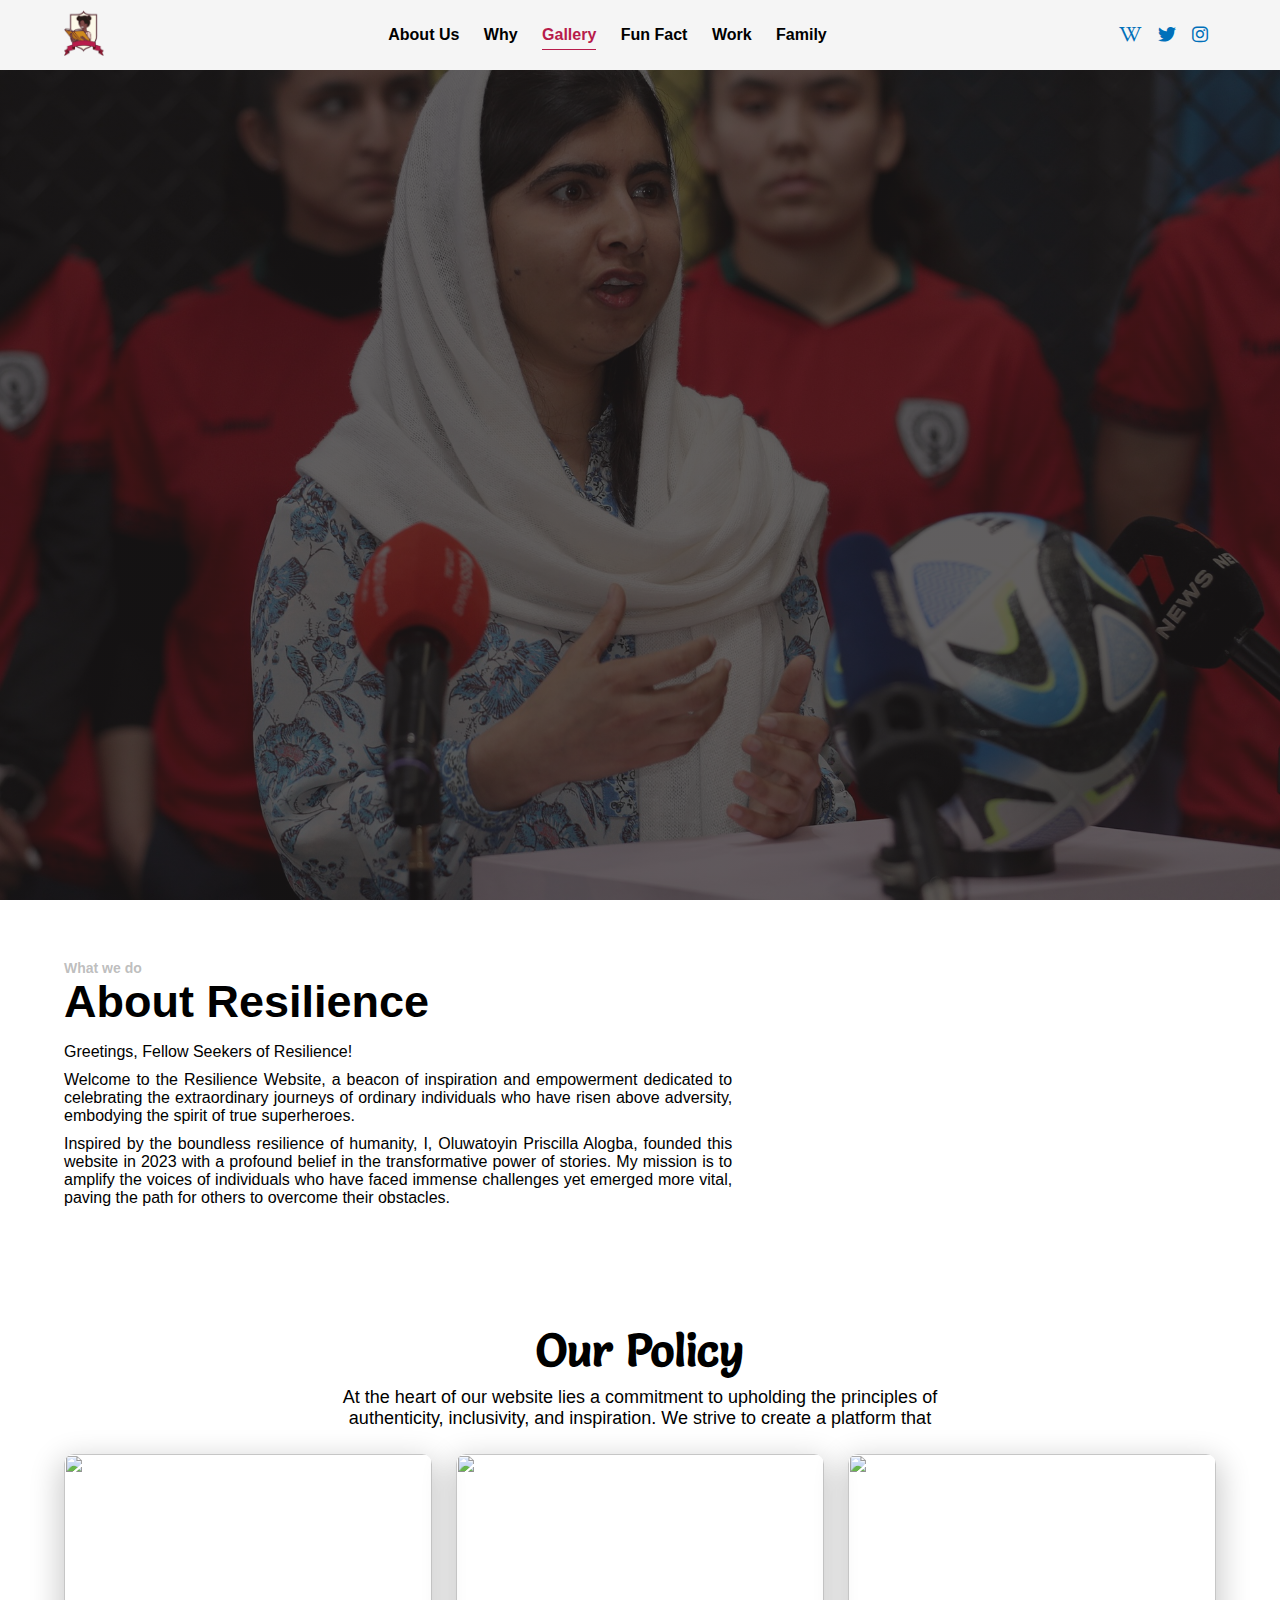
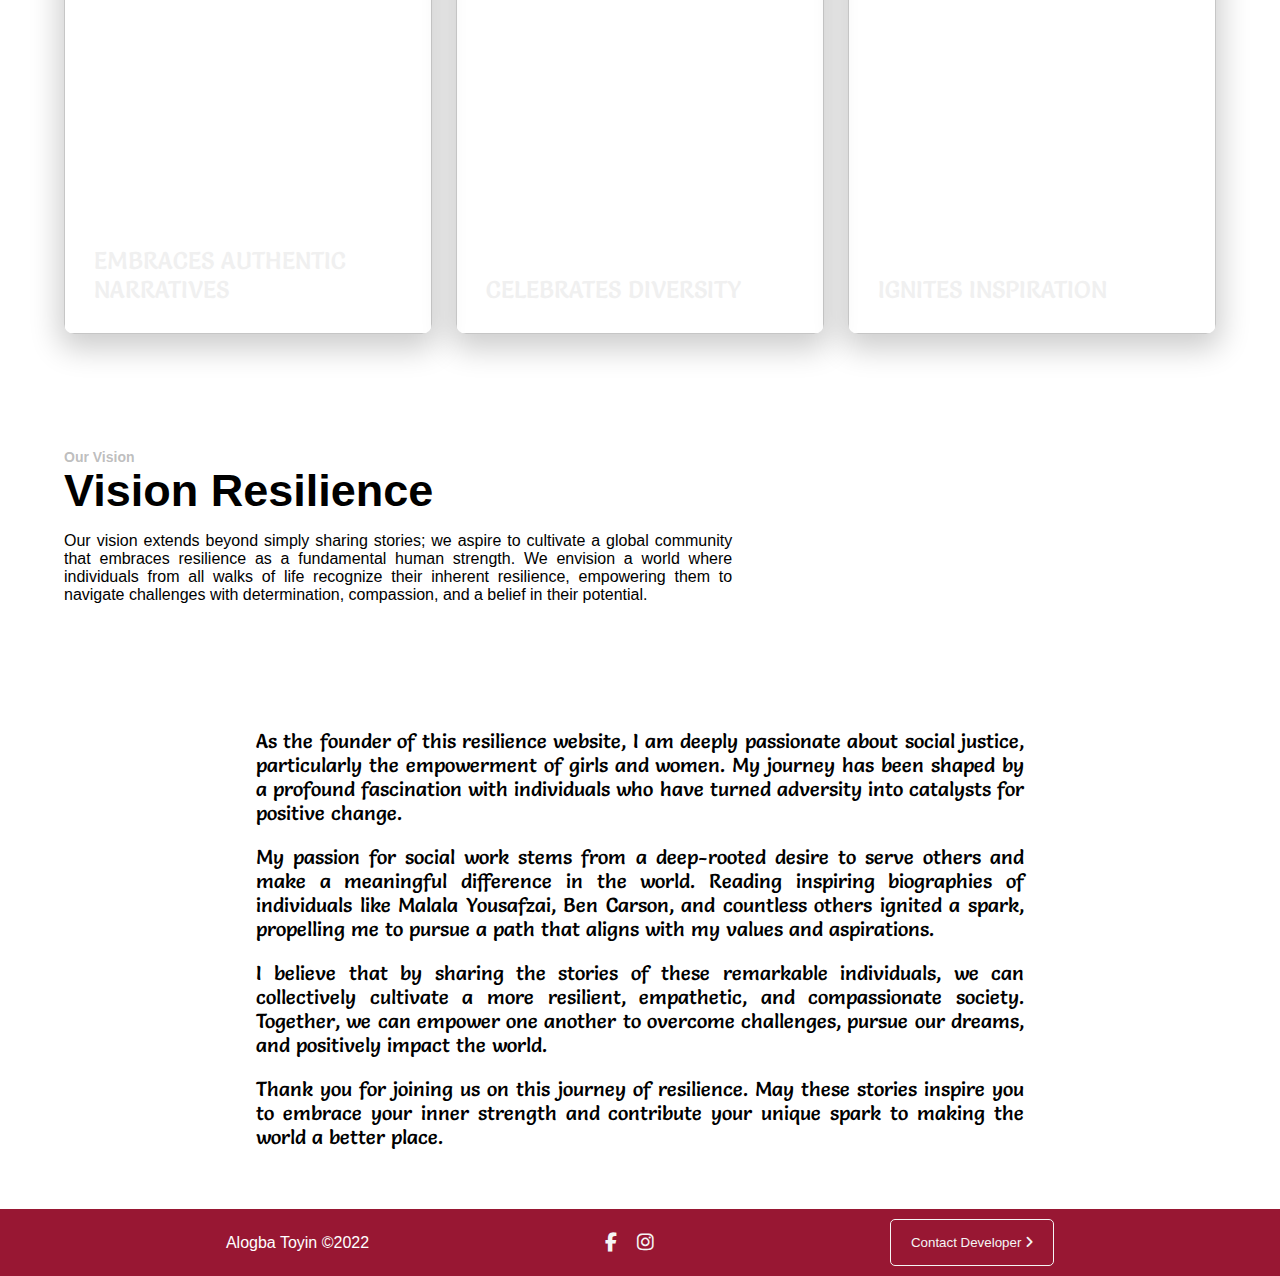
==== about.html @ 09780aa9 "Final" ====
<!DOCTYPE html>
<html lang="en">
  <head>
    <meta charset="UTF-8" />
    <meta name="viewport" content="width=device-width, initial-scale=1.0" />
    <link rel="stylesheet" href="css/style.css" />
    <link rel="stylesheet" href="css/default.css" />
    <link rel="stylesheet" href="css/about.css" />
    <link rel="stylesheet" href="css/mobile.css" />
    <link rel="stylesheet" href="assets/fontawesome/css/all.css" />
    <title>About - Resilence</title>
  </head>
  <body>
    <div class="backdrop">
      <div class="navigate_flex">
        <button class="x_btn">
          <i class="fa-solid fa-xmark x"></i>
        </button>

        <a href="about.html" class="">About Us</a>
        <a href="why.html" class="">Why</a>
        <a href="gallery.html" class="">Gallery</a>
        <a href="fun.html" class="">Fun Fact</a>
        <a href="work.html" class="">Work</a>
        <a href="family.html" class="">Family</a>
      </div>
    </div>
    <div class="body">
      <!-- Navigation Starts -->
      <nav>
        <div class="navigation">
          <div class="navigate">
            <a href="/">
              <img src="assets/imgs/logo.png" alt="logo" />
            </a>
          </div>

          <div class="navigate hide">
            <a href="about.html" class="link black">About Us</a>
            <a href="why.html" class="link black">Why</a>
            <a href="gallery.html" class="link focus">Gallery</a>
            <a href="fun.html" class="link black">Fun Fact</a>
            <a href="work.html" class="link black">Work</a>
            <a href="family.html" class="link black">Family</a>
          </div>

          <div class="navigate">
            <a href="https://en.wikipedia.org/wiki/Malala_Yousafzai">
              <i class="fa-brands fa-wikipedia-w"></i>
            </a>

            <a href="https://twitter.com/Malala">
              <i class="fa-brands fa-twitter"></i>
            </a>

            <a href="https://www.instagram.com/malala/">
              <i class="fa-brands fa-instagram"></i>
            </a>
          </div>

          <div class="navigate show">
            <button class="show_btn" onclick="Addclass()">
              <i class="fa-solid fa-bars brown"></i>
            </button>
          </div>
        </div>
      </nav>
      <!-- Navigation Ends -->

      <!-- Hero Section Starts -->
      <div class="hero">
        <div class="hero__bg">
          <!-- <picture>
            <img
              src="https://images.unsplash.com/photo-1548103960-11a28d00dd40?q=80&w=1549&auto=format&fit=crop&ixlib=rb-4.0.3&ixid=M3wxMjA3fDB8MHxwaG90by1wYWdlfHx8fGVufDB8fHx8fA%3D%3D"
            />
          </picture> -->
        </div>

        <div class="hero__cnt">
          <img src="assets/imgs/logo.png" alt="" srcset="" class="look" />
          <h1 class="salsa">resilience</h1>
        </div>
      </div>
      <!-- Hero Section Ends -->

      <div class="about">
        <div class="about-hero">
          <div class="about-content">
            <p class="small">What we do</p>
            <h4 class="title">About Resilience</h4>
            <div class="">
              <p class="host">Greetings, Fellow Seekers of Resilience!</p>

              <p class="host">
                Welcome to the Resilience Website, a beacon of inspiration and
                empowerment dedicated to celebrating the extraordinary journeys
                of ordinary individuals who have risen above adversity,
                embodying the spirit of true superheroes.
              </p>

              <p class="host">
                Inspired by the boundless resilience of humanity, I, Oluwatoyin
                Priscilla Alogba, founded this website in 2023 with a profound
                belief in the transformative power of stories. My mission is to
                amplify the voices of individuals who have faced immense
                challenges yet emerged more vital, paving the path for others to
                overcome their obstacles.
              </p>
            </div>
          </div>

          <div class="about-img">
            <img
              src="https://img.freepik.com/premium-photo/businessman-pushing-long-beam-creating-improvised-bridge-cross-abyss-obstacle-cover_892776-6761.jpg?size=626&ext=jpg&uid=R27220651&ga=GA1.1.1422683193.1704793693&semt=sph"
              alt=""
              srcset=""
            />
          </div>
        </div>
      </div>

      <div class="policy">
        <h4 class="title salsa center">Our Policy</h4>
        <p class="center">
          At the heart of our website lies a commitment to upholding the
          principles of authenticity, inclusivity, and inspiration. We strive to
          create a platform that
        </p>

        <div class="cards">
          <main>
            <div class="card">
              <img
                src="https://images.unsplash.com/photo-1656618020911-1c7a937175fd?crop=entropy&cs=tinysrgb&fm=jpg&ixid=MnwzMjM4NDZ8MHwxfHJhbmRvbXx8fHx8fHx8fDE2NTc1MzQyNTE&ixlib=rb-1.2.1&q=80"
                alt=""
              />
              <div class="card-content">
                <h2 class="salsa">Embraces authentic narratives</h2>
                <p>
                  We believe in showcasing the raw, unfiltered stories of
                  resilience, devoid of embellishment or sensationalism.
                </p>
              </div>
            </div>
          </main>

          <main>
            <div class="card">
              <img
                src="https://images.unsplash.com/photo-1656618020911-1c7a937175fd?crop=entropy&cs=tinysrgb&fm=jpg&ixid=MnwzMjM4NDZ8MHwxfHJhbmRvbXx8fHx8fHx8fDE2NTc1MzQyNTE&ixlib=rb-1.2.1&q=80"
                alt=""
              />
              <div class="card-content">
                <h2 class="salsa">Celebrates diversity</h2>
                <p>
                  We recognize that resilience takes on myriad forms, shaped by
                  diverse experiences and backgrounds. Our website aims to
                  represent the tapestry of resilience across cultures, genders,
                  and socioeconomic strata.
                </p>
              </div>
            </div>
          </main>

          <main>
            <div class="card">
              <img
                src="https://images.unsplash.com/photo-1656618020911-1c7a937175fd?crop=entropy&cs=tinysrgb&fm=jpg&ixid=MnwzMjM4NDZ8MHwxfHJhbmRvbXx8fHx8fHx8fDE2NTc1MzQyNTE&ixlib=rb-1.2.1&q=80"
                alt=""
              />
              <div class="card-content">
                <h2 class="salsa">Ignites inspiration</h2>
                <p>
                  We believe that the stories of those who have overcome
                  adversity hold immense power to inspire hope, ignite courage,
                  and foster empathy within others.
                </p>
              </div>
            </div>
          </main>
        </div>
      </div>

      <div class="about">
        <div class="about-hero">
          <div class="about-content">
            <p class="small">Our Vision</p>
            <h4 class="title">Vision Resilience</h4>
            <div class="">
              <p class="host">
                Our vision extends beyond simply sharing stories; we aspire to
                cultivate a global community that embraces resilience as a
                fundamental human strength. We envision a world where
                individuals from all walks of life recognize their inherent
                resilience, empowering them to navigate challenges with
                determination, compassion, and a belief in their potential.
              </p>
            </div>
          </div>

          <div class="about-vision">
            <img
              src="https://img.freepik.com/free-photo/woman-enjoying-tug-war_53876-30711.jpg?size=626&ext=jpg&uid=R27220651&ga=GA1.1.1422683193.1704793693&semt=sph"
              alt=""
              srcset=""
            />
          </div>
        </div>
      </div>

      <div class="why-content">
        <p class="salsa">
          As the founder of this resilience website, I am deeply passionate
          about social justice, particularly the empowerment of girls and women.
          My journey has been shaped by a profound fascination with individuals
          who have turned adversity into catalysts for positive change.
        </p>

        <p class="salsa">
          My passion for social work stems from a deep-rooted desire to serve
          others and make a meaningful difference in the world. Reading
          inspiring biographies of individuals like Malala Yousafzai, Ben
          Carson, and countless others ignited a spark, propelling me to pursue
          a path that aligns with my values and aspirations.
        </p>

        <p class="salsa">
          I believe that by sharing the stories of these remarkable individuals,
          we can collectively cultivate a more resilient, empathetic, and
          compassionate society. Together, we can empower one another to
          overcome challenges, pursue our dreams, and positively impact the
          world.
        </p>

        <p class="salsa">
          Thank you for joining us on this journey of resilience. May these
          stories inspire you to embrace your inner strength and contribute your
          unique spark to making the world a better place.
        </p>
      </div>

      <!-- Footer Section Starts -->
      <footer>
        <div class="footer-copyright">
          Alogba Toyin <span class="hide">&copy;2022</span>
        </div>

        <div class="footer-icon__holder">
          <span class="footer-icons">
            <a
              href="https://web.facebook.com/alogbat?mibextid=ZbWKwL&_rdc=1&_rdr"
              target="_blank"
            >
              <i class="fa-brands fa-facebook-f"></i>
            </a>
          </span>

          <span class="footer-icons">
            <a href="https://www.instagram.com/alogbatoyin" target="_blank">
              <i class="fa-brands fa-instagram"></i>
            </a>
          </span>
        </div>

        <div class="footer-button__holder">
          <a href="mailto:resilence@gmail.com ">
            <button>
              Contact Developer <i class="fa-solid fa-angle-right"></i>
            </button>
          </a>
        </div>
      </footer>
      <!-- Footer Section Ends -->
    </div>
    <script src="js/script.js"></script>
  </body>
</html>
---- css/style.css ----
* {
  padding: 0;
  margin: 0;
  box-sizing: border-box;
}

html {
  scroll-behavior: smooth;
}

body {
  font-family: "Segoe UI", Tahoma, Geneva, Verdana, sans-serif;
}

/* HOME STYLING */
/* ============ */
/* ============ */
/* ============ */

.backdrop {
  background: rgba(0, 0, 0, 0.767);
  width: 100%;
  height: 100%;
  z-index: 100;
  position: fixed;
  /* display: flex; */
  align-items: center;
  justify-content: center;
  top: 0;
  left: 0;
  display: none;
}

.x_btn {
  border-radius: 50%;
  cursor: pointer;
}

.x {
  padding: 10px;
}

.backdrop .navigate_flex {
  display: flex;
  /* padding-top: 100px; */
  flex-direction: column;
  align-items: center;
  justify-content: center;
}

.backdrop .navigate_flex a {
  font-size: 25px;
  color: white;
  text-decoration: none;
  padding: 20px 0px;
}

/* Navigation Starts */
nav {
  background: whitesmoke;
  color: black;
  position: fixed;
  width: 100%;
  padding: 10px 0px;
  z-index: 100;
}

.show_btn {
  padding: 7px;
  cursor: pointer;
  border: 1px solid #981733;
  border-radius: 3px;
}

.navigation {
  width: 90%;
  margin: 0 auto;
  display: flex;
  align-items: center;
  justify-content: space-between;
}

.navigation .navigate img {
  width: 40px;
}

.link_holder {
  /* display: none; */
  width: 100%;
  height: 250px;
  position: fixed;
  /* background: var(--main-color); */
  right: 0;
  top: 75px;
  /* padding-left: 15px; */
}

.navigation .navigate .link {
  text-decoration: none;
  font-weight: 600;
  margin: 0px 10px;
  padding: 6px 0px;
  font-family: "Lucida Sans", "Lucida Sans Regular", "Lucida Grande",
    "Lucida Sans Unicode", Geneva, Verdana, sans-serif;
  transition: all 0.5s ease;
}

.navigation .navigate .link:hover {
  color: #b81c4b;
  border-bottom: 1px solid #b81c4b;
}

.navigation .navigate:nth-child(3) {
  display: flex;
  align-items: center;
  justify-content: space-around;
}

.navigation .navigate:nth-child(3) a {
  padding: 0px 8px;
}

.navigation .navigate a i {
  font-size: 18px;
  color: #0070ba;
  transition: all 0.2s ease;
}

.navigation .navigate a i:hover {
  color: #b81c4b;
}
/* Navigation Ends */

/* Hero Starts */
.hero {
  height: 100vh;
  padding-top: 100px;
  background: var(--gradient), url("../assets/imgs/model.jpg");
  background-attachment: fixed;
  display: flex;
  align-items: center;
  background-size: cover;
}

.hero .back {
  width: 40%;
  margin: auto 20px auto auto;
}

.hero .back .text {
  color: whitesmoke;
  font-size: 50px;
  font-family: system-ui, -apple-system, BlinkMacSystemFont, "Segoe UI", Roboto,
    Oxygen, Ubuntu, Cantarell, "Open Sans", "Helvetica Neue", sans-serif;
  font-weight: 100;
  letter-spacing: -3px;
}

.hero .back .text .hero-text {
  /* font-size: calc(1.8rem + 4vmin); */
  font-weight: 600;
  font-size: 70px;
  color: var(--main-color);
  font-family: serif;
  font-style: italic;
  line-height: 1.2;
}
/* Hero Ends */

/* Blog Starts */
.history {
  padding: 50px 0px;
  width: 90%;
  margin: 0 auto;
  display: flex;
  flex-wrap: wrap;
  justify-content: space-between;
}

.history .content h1 {
  font-family: Arial, Helvetica, sans-serif;
}

.history .content {
  width: 55%;
}

.history .content p {
  text-align: justify;
  padding: 5px 0px;
  font-size: 18px;
}

.history .image {
  width: 40%;
}

.history .image img {
  width: 100%;
}

.vlog {
  background: var(--gradient-gray), url("../assets/imgs/blog.jpg");
  background-size: cover;
  color: white;
  padding: 50px 0px;
  background-attachment: fixed;
}

.final {
  width: 90%;
  margin: 0 auto;
  display: flex;
  flex-wrap: wrap;
  justify-content: space-between;
}

.final-flex {
  width: 48%;
}

.final p {
  text-align: justify;
  font-size: 18px;
  padding: 5px 0px;
}
/* Blog Ends */

/* Footer section starts here */

footer {
  background: #981733;
  display: flex;
  color: white;
  justify-content: space-evenly;
  padding: 10px 0;
  align-items: center;
}

.footer-copyright {
  align-self: center;
}

.footer-icon__holder {
  font-weight: 500;
  display: flex;
}

.footer-icons {
  color: whitesmoke;
  /* display: block; */
  padding: 0 10px;
  display: flex;
  justify-content: center;
  align-items: center;
  font-size: 19px;
  cursor: pointer;
}

.footer-icons a {
  color: whitesmoke;
  transition: all 0.2s ease;
}

.footer-icons a:hover {
  font-size: 25px;
}

.footer-button__holder button {
  padding: 15px 20px;
  background: transparent;
  border: 1px solid whitesmoke;
  border-radius: 5px;
  transition: all 0.2s ease;
  color: whitesmoke;
  cursor: pointer;
}

.footer-button__holder button:hover {
  background: whitesmoke;
  color: #b81c4b;
}

/* Footer section ends here */

/* ================= */
/* ================= */
/* HOME STYLING ENDS */

/* WHY STYLING BEGINS */
/* =================== */
/* =================== */
/* =================== */

.why-hero {
  background: var(--gradient), url("../assets/imgs/why.jpg");
}

.why-hero .why-text {
  width: 90%;
  margin: 0 auto;
}

.why-content {
  width: 60%;
  margin: 0 auto;
  padding: 50px 0px;
}

.why-content p {
  font-size: 20px;
  text-align: justify;
  padding: 10px 0px;
}

/* ================ */
/* ================ */
/* WHY STYLING ENDS */

/* GALLERY STYLING BEGINS */
/* ====================== */
/* ====================== */
/* ====================== */

.images {
  padding-bottom: 50px;
}

.gallery-hero {
  background: var(--gradient), url("../assets/imgs/gallery.jpg");
}

.gallery-hero .gallery-text {
  width: 90%;
  margin: 0 auto;
}

.container {
  display: flex;
  flex-wrap: wrap;
  width: 90%;
  margin: 0 auto;
  padding: 4% 2%;
  box-sizing: border-box;
  height: 100vh;
  padding: 50px 0px 0px 0px;
}

.box {
  flex: 1;
  overflow: hidden;
  transition: 0.5s;
  margin: 0 1%;
  box-shadow: 0 20px 30px rgba(0, 0, 0, 0.1);
  line-height: 0;
}

.box > img {
  width: 200%;
  height: calc(100% - 10vh);
  -o-object-fit: cover;
  object-fit: cover;
  transition: 0.5s;
}

.box > span {
  font-size: 1.8vh;
  display: block;
  text-align: center;
  height: 10vh;
  line-height: 2.6;
}

.box:hover {
  flex: 1 1 50%;
}

.box:hover > img {
  width: 100%;
  height: 100%;
}

/* Body & Image List Styles */

.img-list {
  list-style: none;
  width: 90%;
  padding: 3% 1%;
  margin: 0 auto;
  /* padding-bottom: 50px; */
}
.img-list li {
  border: 5px solid transparent;
  box-sizing: border-box;
  width: 33.33%;
  float: left;
  position: relative;
  cursor: pointer;
}
.img-list img {
  max-width: 100%;
  vertical-align: middle;
}

/* Image Placeholder Styles */
.img-placeholder:before,
.img-placeholder:after {
  padding-top: 33.33%;
  content: "";
  display: block;
}
.img-placeholder {
  background: #222;
  box-shadow: 0 0 0 8px #222 inset, 0 0 0 9px #333 inset;
  color: #444;
  line-height: 0;
  text-align: center;
  display: block;
}

/* The hover effect
  -------------------------------------------------------------- */
.img-list li:before {
  transition: all 0.5s ease;
  content: "";
  position: absolute;
  top: 0;
  left: 0;
  right: 0;
  bottom: 0;
  background: #333;
  transform: scale(0);
}
.img-list li:hover:before {
  opacity: 0.5;
  transform: scale(1);
}
.img-list li:after {
  transition: all 0.6s ease 0.2s;
  content: "";
  position: absolute;
  top: 8px;
  left: 8px;
  right: 8px;
  bottom: 8px;
  border: 1px solid #aaa;
  background: #000;
  opacity: 0;
  transform: scale(0);
}
.img-list li:hover:after {
  opacity: 0.35;
  transform: scale(1);
}

.red {
  width: 90%;
  padding-bottom: 50px;
  margin: 0 auto;
  height: 20vh;
}

/* ==================== */
/* ==================== */
/* GALLERY STYLING ENDS */

/* WORK STYLING BEGINS */
/* =================== */
/* =================== */
/* =================== */

.work-hero {
  background: var(--gradient), url("../assets/imgs/work.jpg");
}

.work-hero .work-text {
  width: 90%;
  margin: 0 auto;
}

/* FAMILY STYLING BEGINS */
/* =================== */
/* =================== */
/* =================== */

.family-hero {
  background: var(--gradient), url("../assets/imgs/family.jpg");
}

.family-hero .work-text {
  width: 90%;
  margin: 0 auto;
}
---- css/default.css ----
@import url("https://fonts.googleapis.com/css2?family=Lora:ital,wght@0,400;1,600&display=swap");

@font-face {
  font-family: "Salsa";
  src: url("../assets/Salsa/Salsa-Regular.ttf") format("truetype");
}

:root {
  --main-color: #b81c4b;
  --main-color-dark: #7e101;
  --white-color: #fff;
  --black-color: #000;
  --box-shadow: 10px 2px 5px rgba(0, 0, 0, 0.05);
  --gradient: linear-gradient(
    to right,
    rgba(29, 26, 27, 0.7),
    rgba(29, 26, 27, 0.7)
  );

  --gradient-gray: linear-gradient(
    to right,
    rgba(0, 0, 0, 0.664),
    rgba(0, 0, 0, 0.664)
  );
}

.flex {
  display: flex;
  align-items: center;
  justify-content: center;
}

.log {
  font-weight: 500;
  text-transform: uppercase;
}

.brown {
  color: #b81c4b;
  font-style: italic;
}

.show {
  display: none;
}

.banner {
  height: 80vh;
  padding-top: 80px;
  display: flex;
  align-items: center;
  background-size: cover;
  background-position: top;
  background-repeat: no-repeat;
}

.edge {
  font-size: 70px;
  text-transform: uppercase;
  letter-spacing: -3px;
  transition: 700ms ease;
  font-variation-settings: "wght" 311;
  margin-bottom: 0.8rem;
  color: white;
  outline: none;
  text-align: center;
}

.center {
  text-align: center;
}

.edge:hover {
  font-variation-settings: "wght" 582;
  letter-spacing: 1px;
}

.salsa {
  font-family: "Salsa";
}

.focus {
  color: #b81c4b;
  border-bottom: 1px solid #b81c4b;
}

.italic {
  font-style: italic;
}

.black {
  color: black;
}
---- css/about.css ----
/* $hero-color: #fff;
$hero-height: 100vh;
$hero-width: 100vw;
$hero-bg-mix: rgba(#29042f, 0.4); // hide with false */

.hero {
  display: grid;
  position: relative;
  grid-template-columns: 100vw;
  grid-template-rows: 100vh;
  place-items: center;
  overflow: hidden;
  animation: clip-hero-anim 1.25s cubic-bezier(0.29, 0.8, 0.8, 0.98);
  will-change: clip-path;

  .hero__bg,
  .hero__cnt {
    align-self: center;
    grid-column: 1 / 2;
    grid-row: 1 / 2;
  }

  .look {
    width: 300px;
  }

  .hero__bg {
    display: grid;
    position: relative;
    z-index: 0;
    grid-template-columns: 1fr;
    grid-template-rows: 1fr;
    place-items: center;
    animation: fade-in 0.75s linear;
    will-change: opacity;

    @if (rgba(#29042f, 0.4)) {
      .hero::before {
        content: "";
        display: block;
        position: absolute;
        z-index: 5;
        top: -10%;
        right: -10%;
        bottom: -10%;
        left: -10%;
        background: $hero-bg-mix;
        background-blend-mode: screen;
      }
    }

    .hero picture {
      display: flex;
      height: 100vh;
      width: 100vw;
      animation: scaling-hero-anim 4s 0.25s cubic-bezier(0, 0.71, 0.4, 0.97)
        forwards;
      will-change: transform;
    }

    .hero img {
      display: block;
      object-fit: cover;
      object-position: 77% 50%;
      height: auto;
      width: 100%;
    }
  }

  .hero__cnt {
    display: grid;
    position: relative;
    place-items: center;
    z-index: 10;
    color: #fff;
    font-size: 4.5vw;
    text-transform: uppercase;
    opacity: 0;
    animation: fade-in 0.75s 1.5s linear forwards;

    .hero svg {
      height: 12vw;
      .hero path {
        fill: #fff;
      }
    }

    .hero h1 {
      margin-bottom: 0;
    }
  }
}

@keyframes fade-in {
  from {
    opacity: 0;
  }
  to {
    opacity: 1;
  }
}
@keyframes scaling-hero-anim {
  from {
    transform: scale(1.25);
  }
  to {
    transform: scale(1.1);
  }
}
@keyframes clip-hero-anim {
  from {
    clip-path: polygon(50% 50%, 50% 50%, 50% 50%, 50% 50%);
  }
  to {
    clip-path: polygon(0 0, 100% 0, 100% 100%, 0% 100%);
  }
}

.about {
  padding: 60px 0px;
  width: 90%;
  margin: 0 auto;
}

.about-hero {
  display: flex;
  justify-content: space-between;
  align-items: center;
  flex-wrap: wrap;
}

.about-hero .about-content {
  width: 58%;
}

.about-hero .about-img img {
  width: 70%;
  border-radius: 5px;
}

.about-hero .about-vision {
  width: 40%;
}

.about-hero .about-vision img {
  width: 100%;
  border-radius: 5px;
}

.small {
  font-size: 14px;
  font-weight: 700;
  color: rgba(128, 128, 128, 0.527);
}

.title {
  font-size: 45px;
  padding-bottom: 10px;
}

.host {
  padding: 5px 0px;
  text-align: justify;
}

.policy {
  width: 90%;
  padding: 50px 0px;
  margin: 0 auto;
}

.policy > p {
  font-size: 18px;
  width: 60%;
  margin: 0 auto;
}

.cards {
  display: flex;
  align-items: center;
  flex-wrap: wrap;
  justify-content: space-between;
  padding-top: 20px;
}

main {
  display: flex;
  flex-direction: column;
  justify-content: center;
  align-items: center;
  /* padding: 50px; */
  font-family: "Roboto", sans-serif;
}

.card {
  width: 23rem;
  height: 30rem;
  border-radius: 10px;
  margin: 5px 0px;
  overflow: hidden;
  cursor: pointer;
  position: relative;
  color: rgb(240, 240, 240);
  box-shadow: 0 10px 30px 5px rgba(0, 0, 0, 0.2);

  img {
    position: absolute;
    object-fit: cover;
    width: 100%;
    height: 100%;
    top: 0;
    left: 0;
    opacity: 0.9;
    transition: opacity 0.2s ease-out;
  }

  h2 {
    position: absolute;
    inset: auto auto 30px 30px;
    margin: 0;
    transition: inset 0.3s 0.3s ease-out;
    font-weight: normal;
    text-transform: uppercase;
  }

  p,
  a {
    position: absolute;
    opacity: 0;
    max-width: 80%;
    transition: opacity 0.3s ease-out;
  }

  p {
    inset: auto auto 80px 30px;
    text-align: justify;
  }

  a {
    inset: auto auto 40px 30px;
    color: inherit;
    text-decoration: none;
  }

  &:hover h2 {
    inset: auto auto 220px 30px;
    transition: inset 0.3s ease-out;
  }

  &:hover p,
  &:hover a {
    opacity: 1;
    transition: opacity 0.5s 0.1s ease-in;
  }

  &:hover img {
    transition: opacity 0.3s ease-in;
    opacity: 1;
  }
}

.material-symbols-outlined {
  vertical-align: middle;
}
---- css/mobile.css ----
@media screen and (max-width: 851px) {
  .hero {
    /* height: 40vh; */
    padding-top: 100px;
  }

  .hide {
    display: none;
  }

  .show {
    display: block;
  }

  .navigation .navigate img {
    width: 30px;
  }

  .hero .back {
    width: 90%;
  }

  .hero .back .text {
    color: whitesmoke;
    font-size: 40px;
    letter-spacing: -2px;
  }

  .hero .back .text .hero-text {
    font-size: 50px;
  }

  .history .content {
    width: 100%;
  }

  .history .image {
    width: 100%;
  }

  .final-flex {
    width: 100%;
  }

  .edge {
    font-size: 40px;
    letter-spacing: -2px;
  }

  .banner {
    height: 60vh;
    padding-top: 80px;
  }

  .why-content {
    width: 80%;
  }

  .log {
    display: none;
  }

  .about-hero .about-content {
    width: 100%;
  }

  .about-hero .about-img img {
    width: 100%;
  }

  .about-hero .about-vision {
    width: 100%;
  }

  .policy > p {
    width: 90%;
  }

  .feal {
    font-size: 20px;
  }

  footer {
    flex-direction: column;
  }

  .footer-copyright {
    padding: 5px 0px;
  }

  .footer-icon__holder {
    padding: 5px 0px;
  }

  .footer-button__holder {
    padding: 5px 0px;
  }
}

@media screen and (max-width: 601px) {
  .container {
    height: 50vh;
  }

  .box > img {
    width: 100%;
  }

  .box:hover {
    flex: 1 1 50%;
  }

  .box:hover > img {
    width: 100%;
    height: 100%;
  }

  .img-list li {
    border: 5px solid transparent;
    box-sizing: border-box;
    width: 100%;
    float: left;
    position: relative;
    cursor: pointer;
  }
}
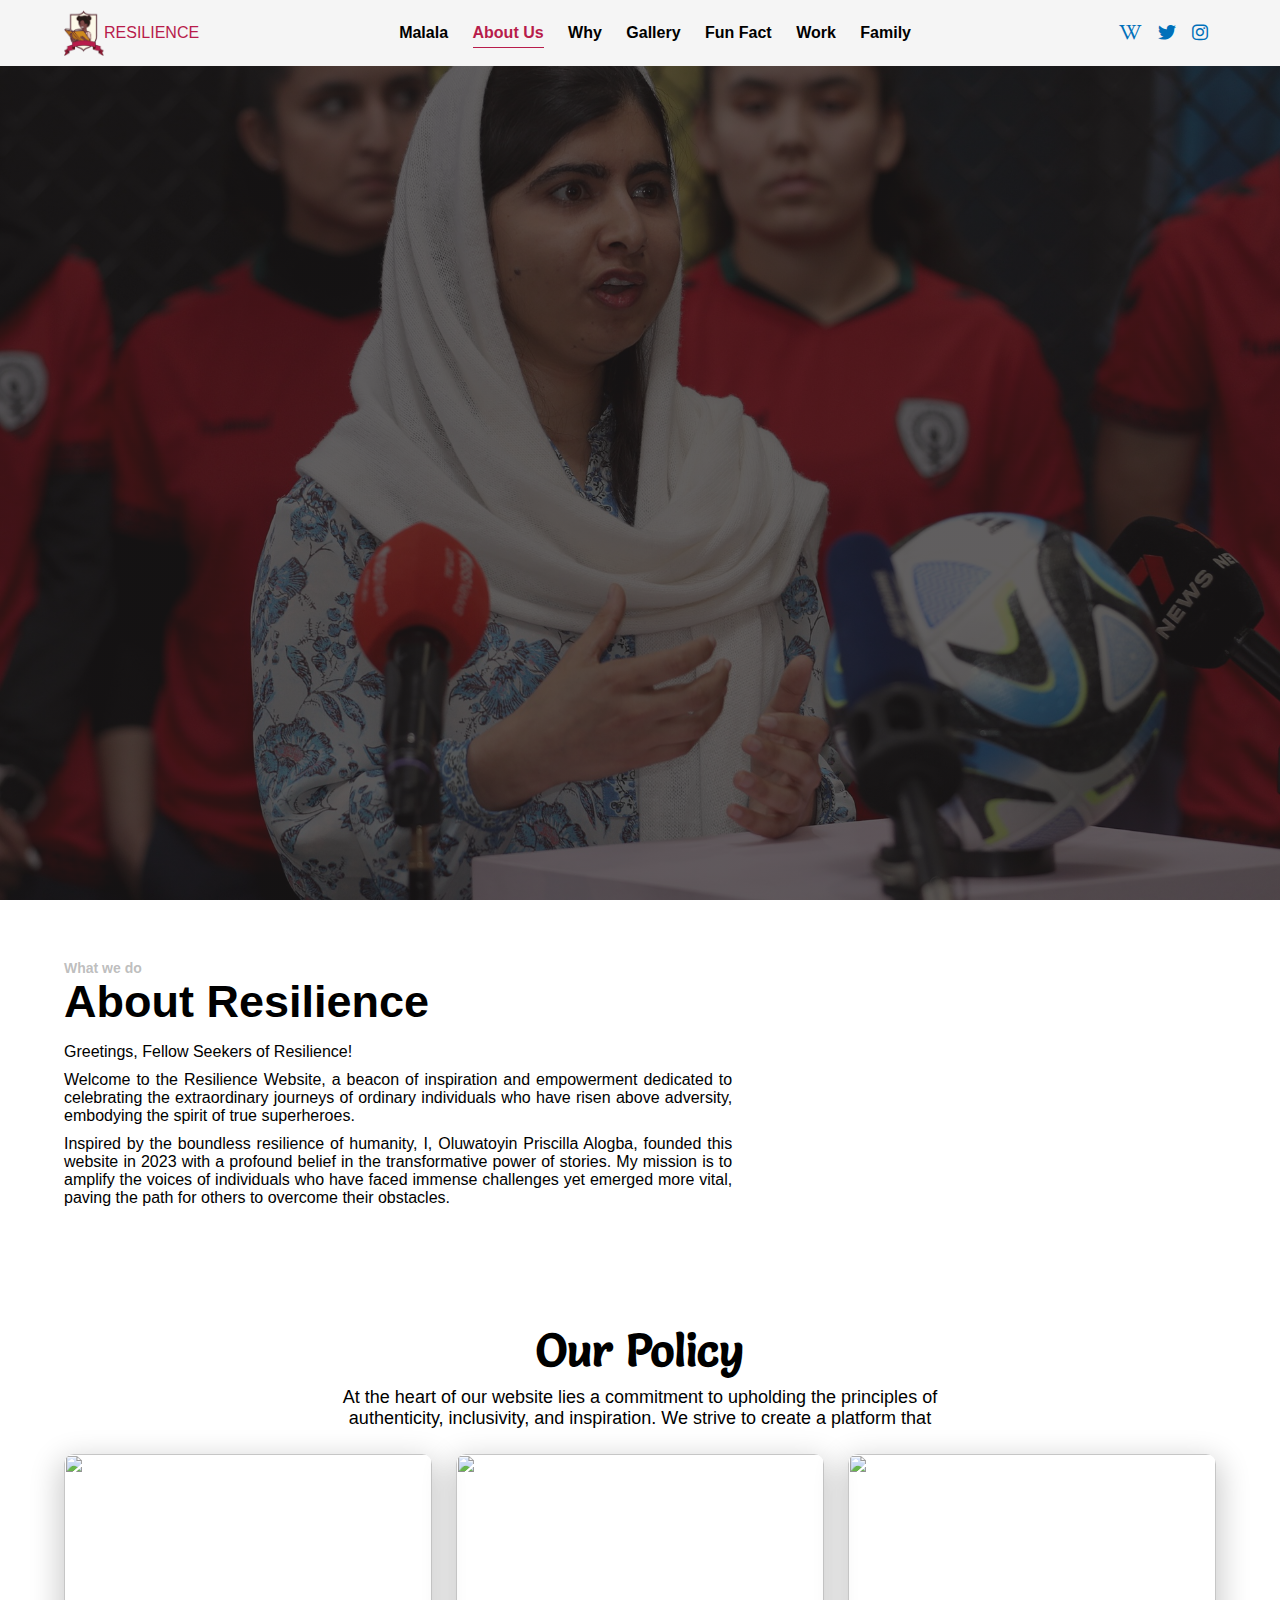
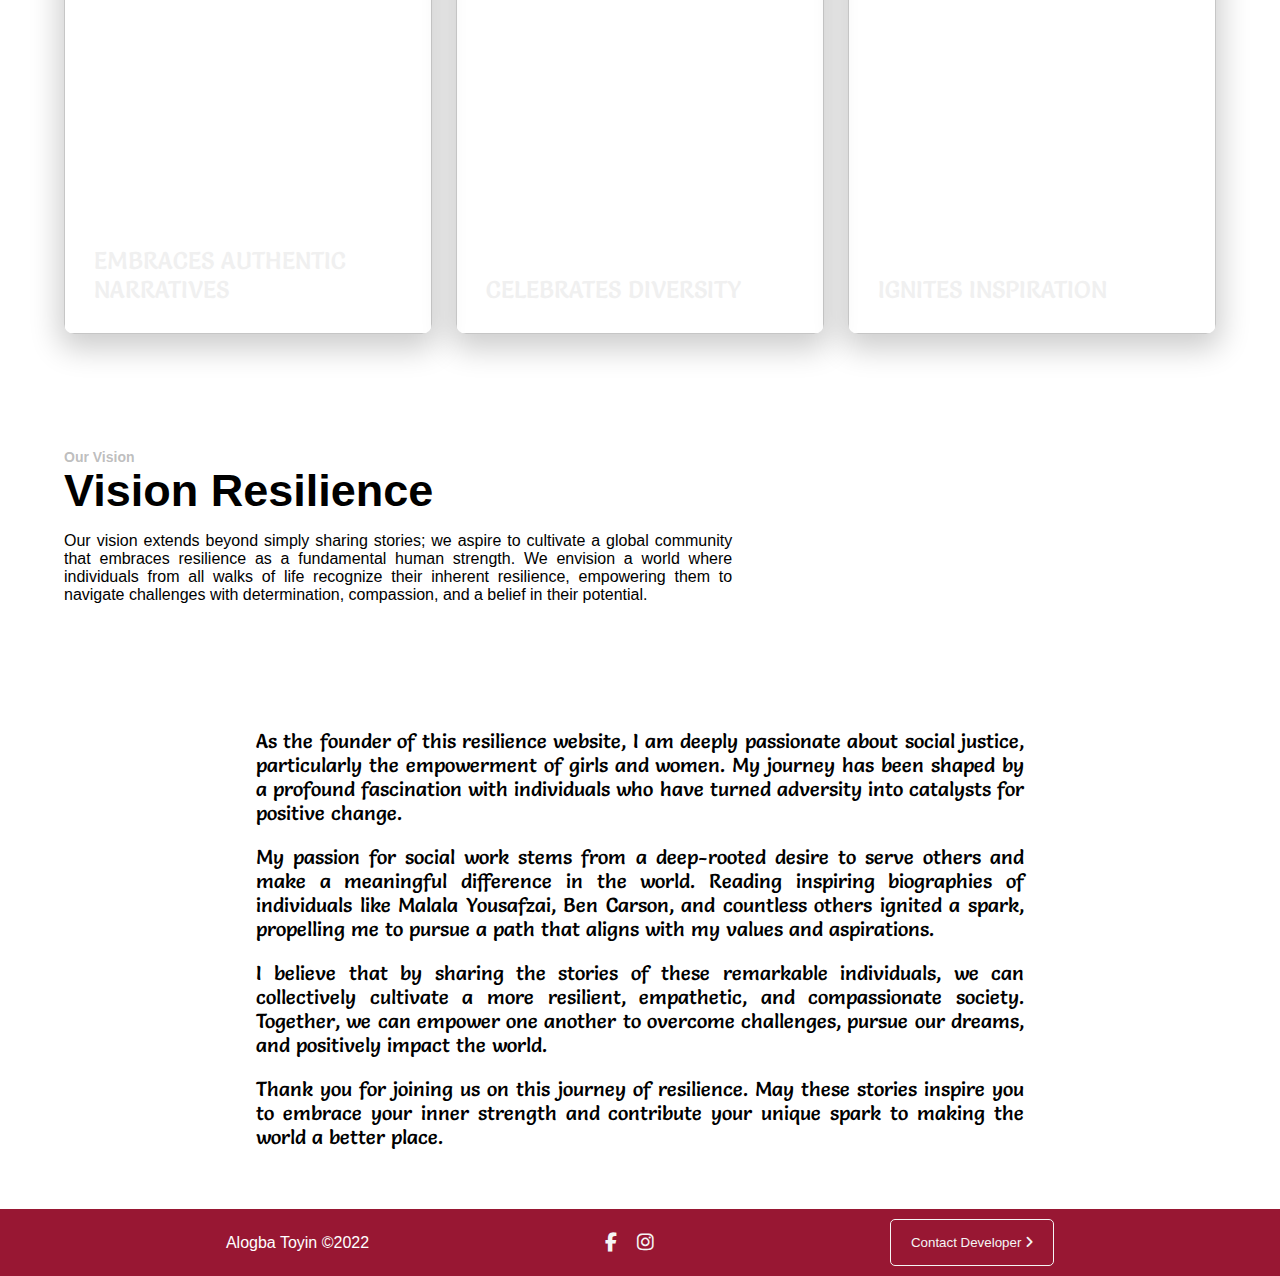
==== commit 2c44f007: "Final" ====
--- a/about.html
+++ b/about.html
@@ -29,16 +29,18 @@
       <!-- Navigation Starts -->
       <nav>
         <div class="navigation">
-          <div class="navigate">
-            <a href="/">
+          <div class="navigate flex">
+            <a href="/" class="flex log">
               <img src="assets/imgs/logo.png" alt="logo" />
+              <p class="log">Resilience</p>
             </a>
           </div>
 
           <div class="navigate hide">
-            <a href="about.html" class="link black">About Us</a>
+            <a href="malala.html" class="link black">Malala</a>
+            <a href="about.html" class="link focus">About Us</a>
             <a href="why.html" class="link black">Why</a>
-            <a href="gallery.html" class="link focus">Gallery</a>
+            <a href="gallery.html" class="link black">Gallery</a>
             <a href="fun.html" class="link black">Fun Fact</a>
             <a href="work.html" class="link black">Work</a>
             <a href="family.html" class="link black">Family</a>
--- a/css/default.css
+++ b/css/default.css
@@ -17,6 +17,12 @@
     rgba(29, 26, 27, 0.7)
   );
 
+  --gradients: linear-gradient(
+    to right,
+    rgba(29, 26, 27, 0.9),
+    rgba(29, 26, 27, 0.9)
+  );
+
   --gradient-gray: linear-gradient(
     to right,
     rgba(0, 0, 0, 0.664),
@@ -33,6 +39,8 @@
 .log {
   font-weight: 500;
   text-transform: uppercase;
+  color: #b81c4b;
+  text-decoration: none;
 }
 
 .brown {
@@ -91,5 +99,3 @@
 .black {
   color: black;
 }
-
-
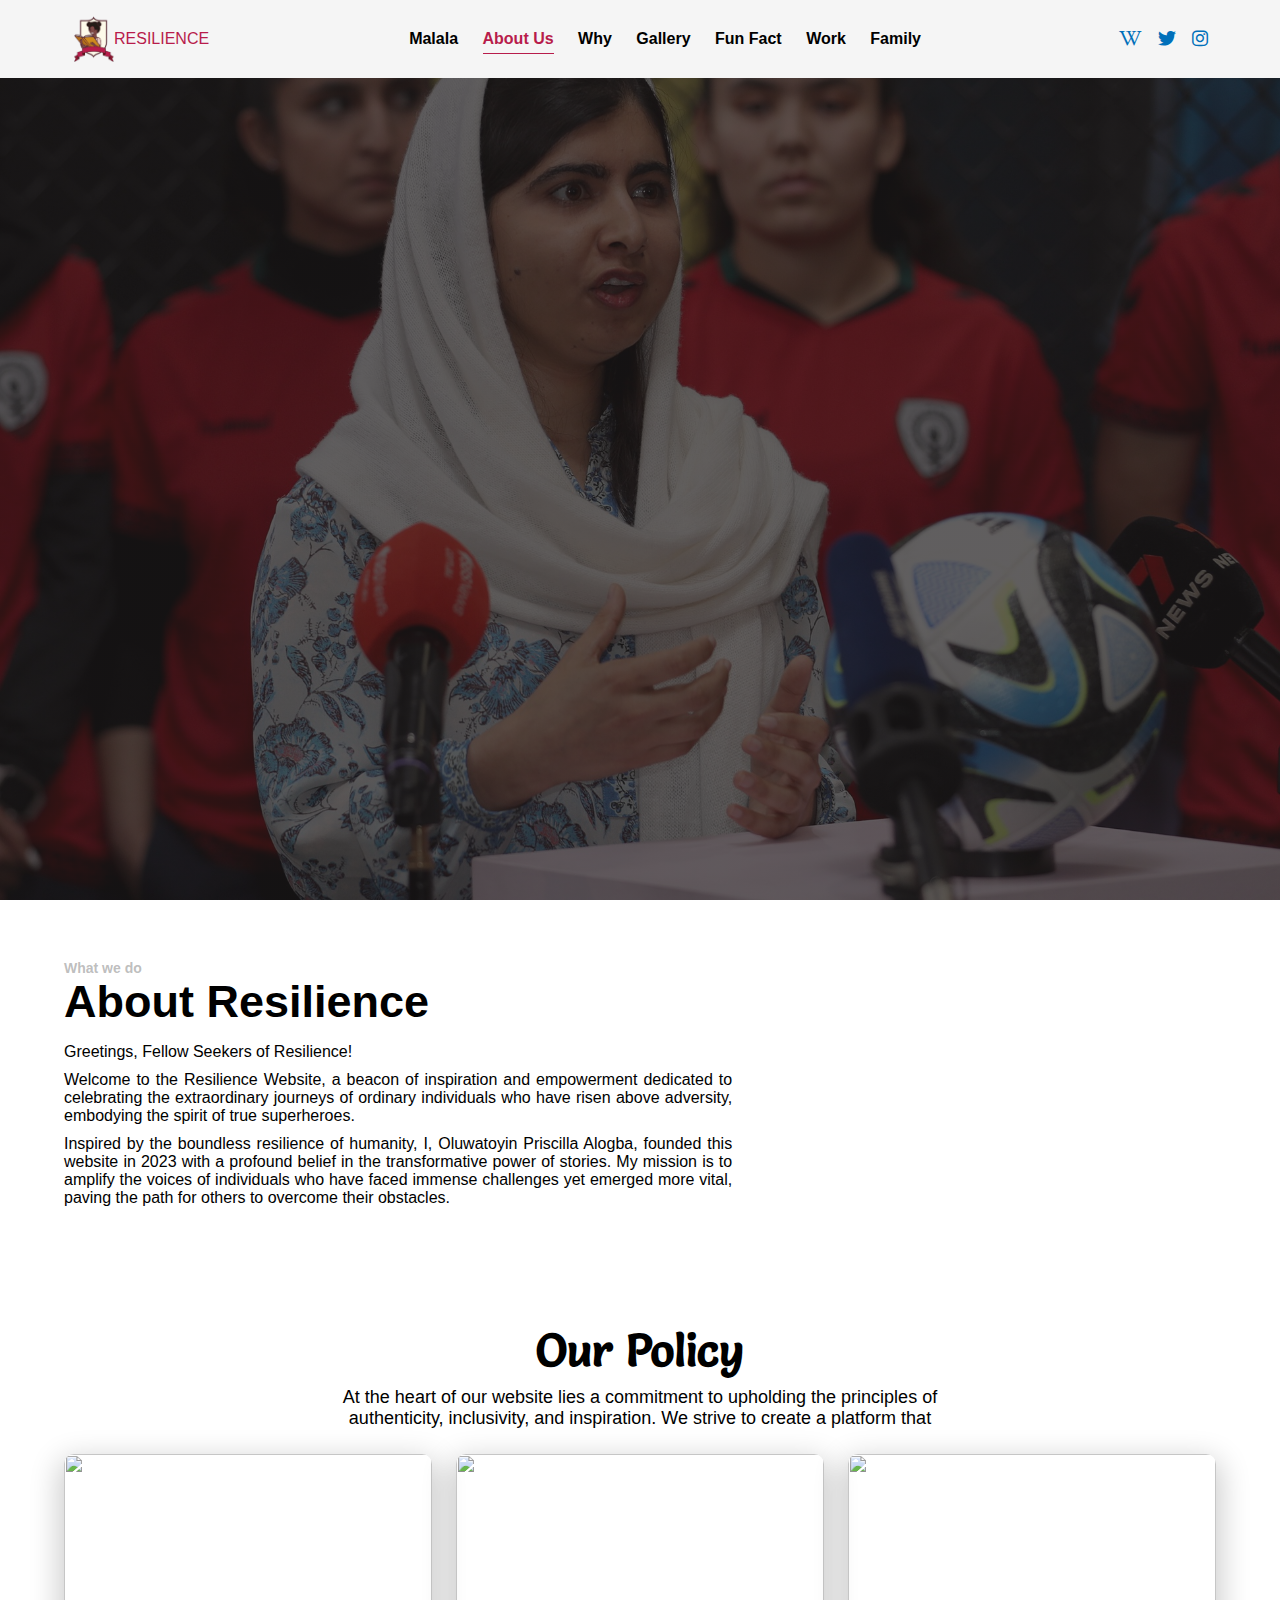
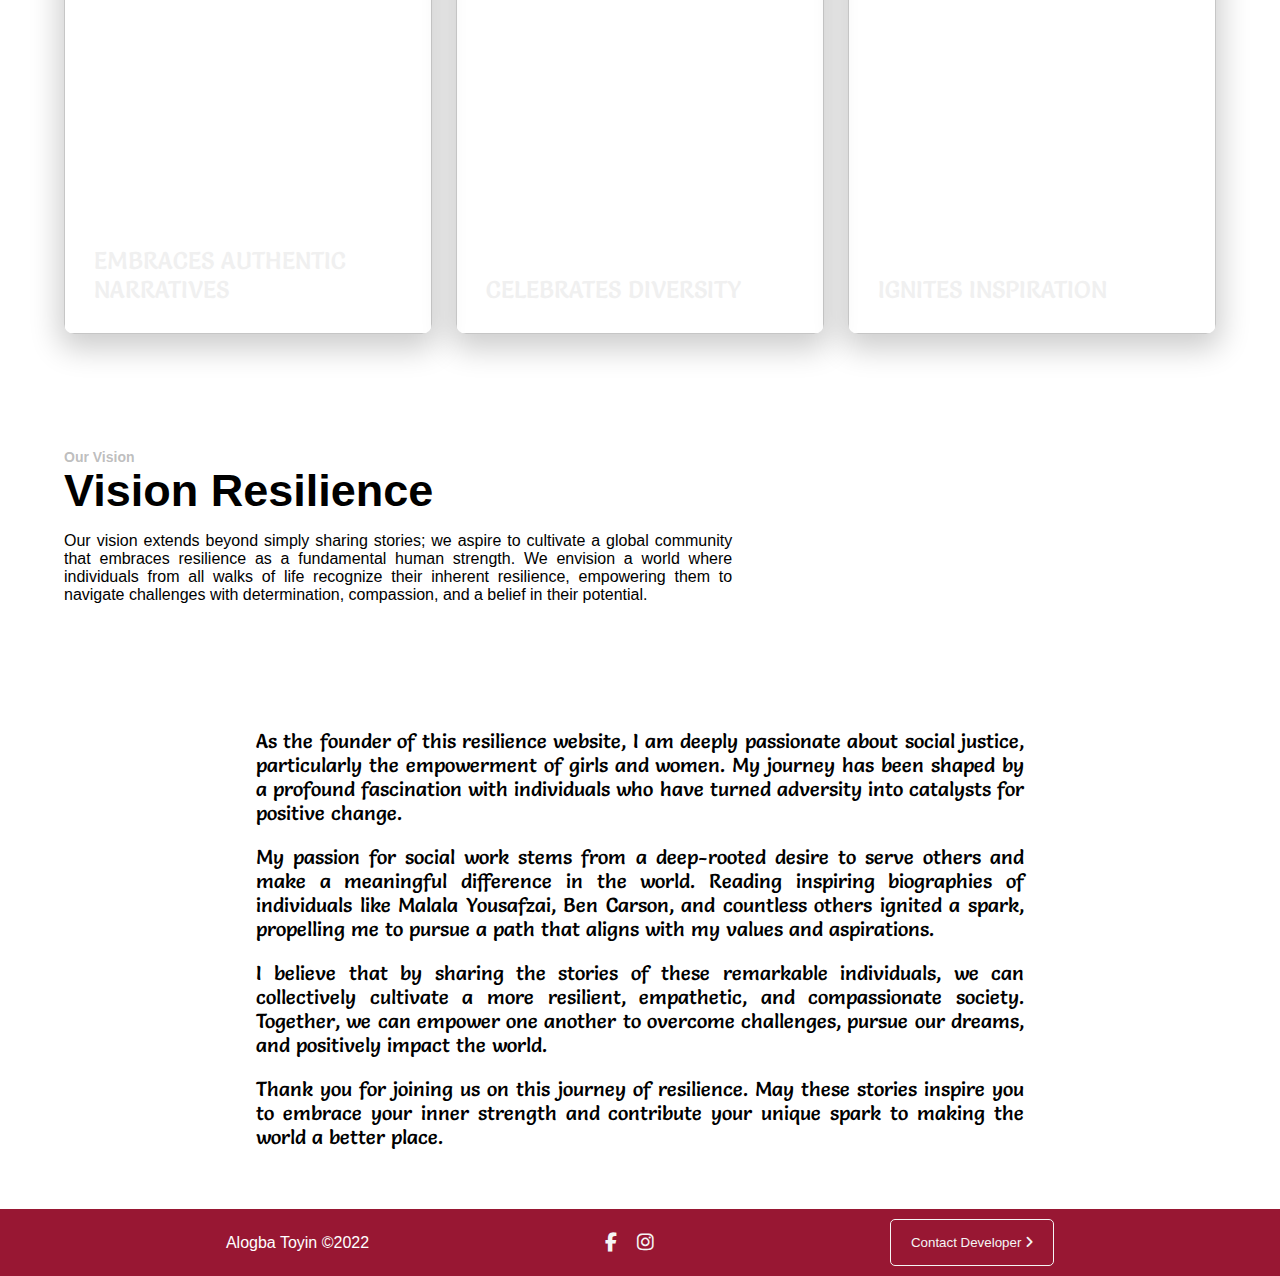
==== commit 7e995ed9: "Final" ====
--- a/about.html
+++ b/about.html
@@ -15,8 +15,9 @@
       <div class="navigate_flex">
         <button class="x_btn">
           <i class="fa-solid fa-xmark x"></i>
-        </button>
-
+        </button> 
+
+        <a href="malala.html" class="">Malala</a>
         <a href="about.html" class="">About Us</a>
         <a href="why.html" class="">Why</a>
         <a href="gallery.html" class="">Gallery</a>
@@ -29,10 +30,10 @@
       <!-- Navigation Starts -->
       <nav>
         <div class="navigation">
-          <div class="navigate flex">
-            <a href="/" class="flex log">
+          <div class="navigate">
+            <a href="/" class="flex link">
               <img src="assets/imgs/logo.png" alt="logo" />
-              <p class="log">Resilience</p>
+              <span class="log">Resilience</span>
             </a>
           </div>
 
--- a/css/style.css
+++ b/css/style.css
@@ -363,13 +363,13 @@
   transition: 0.5s;
 }
 
-.box > span {
+/* .box > span {
   font-size: 1.8vh;
   display: block;
   text-align: center;
-  height: 10vh;
+  height: 5vh;
   line-height: 2.6;
-}
+} */
 
 .box:hover {
   flex: 1 1 50%;
--- a/css/default.css
+++ b/css/default.css
@@ -40,6 +40,9 @@
   font-weight: 500;
   text-transform: uppercase;
   color: #b81c4b;
+}
+
+.logo_text {
   text-decoration: none;
 }
 
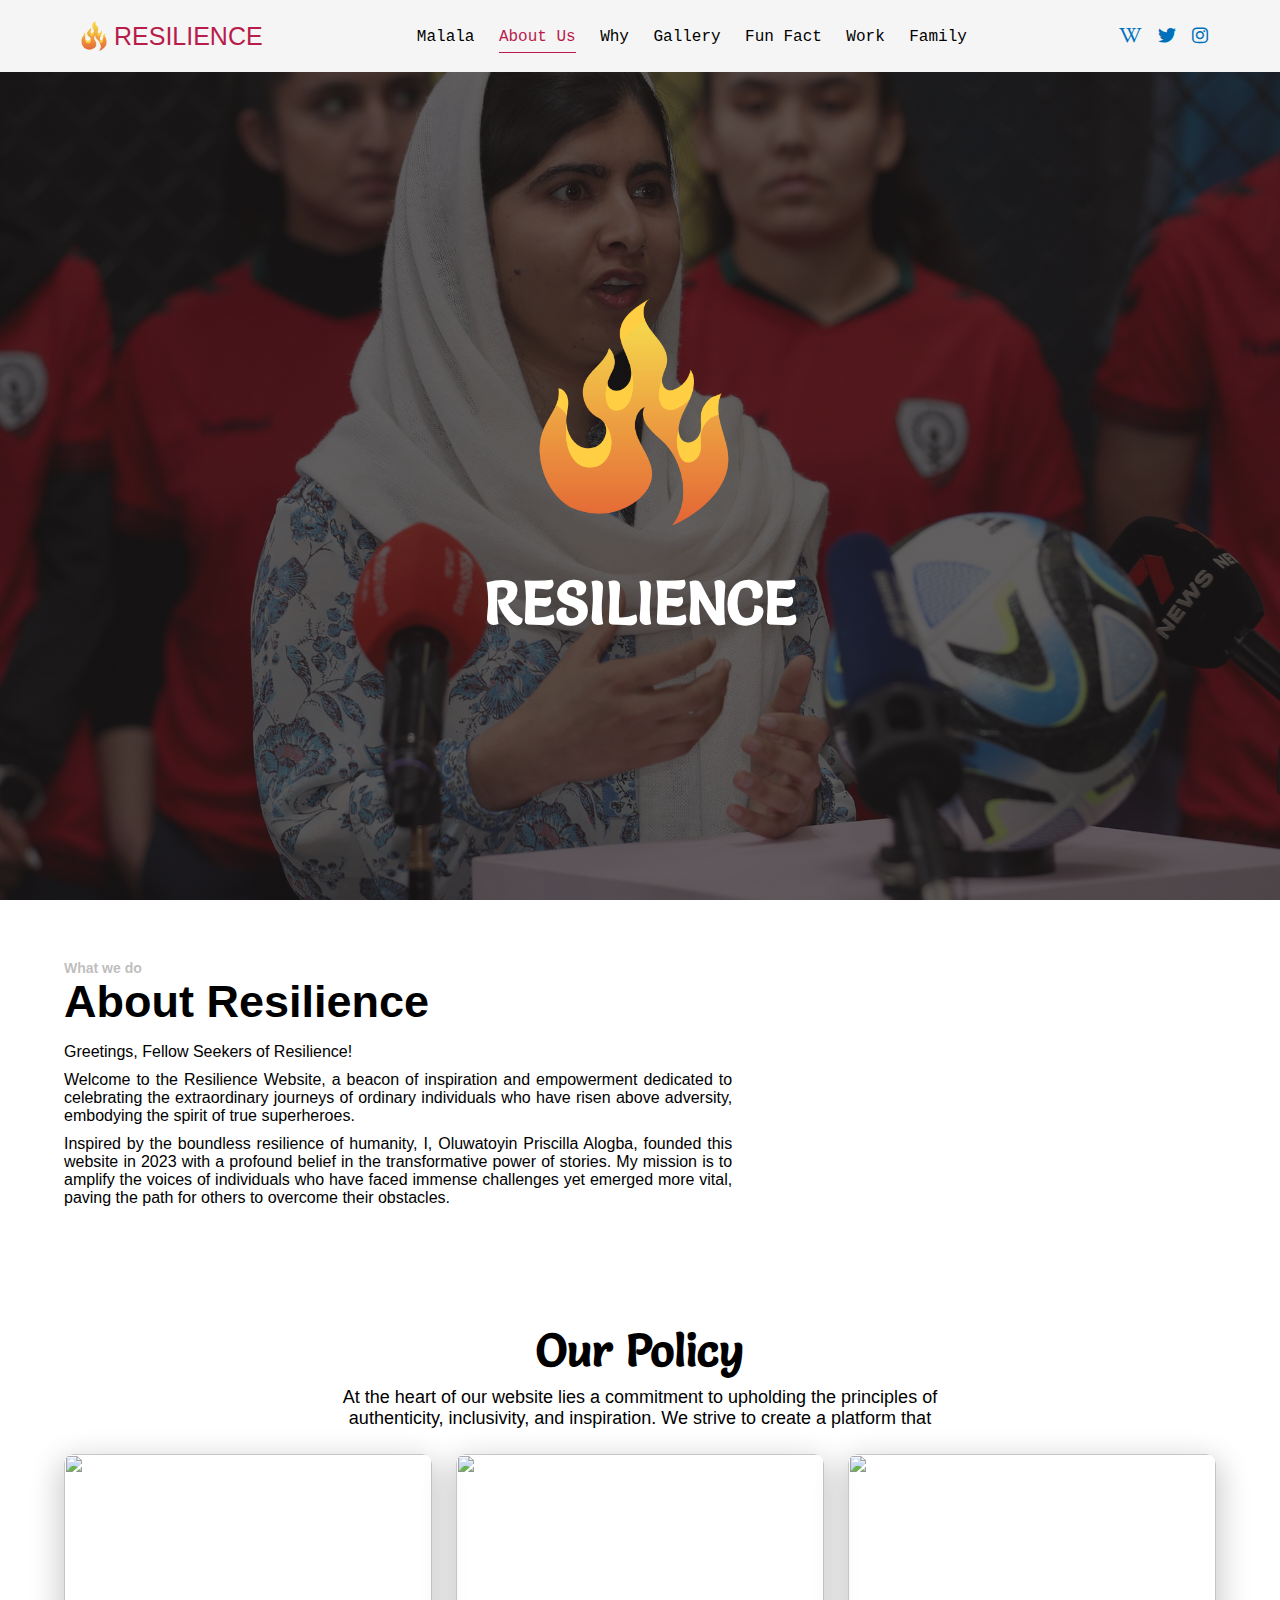
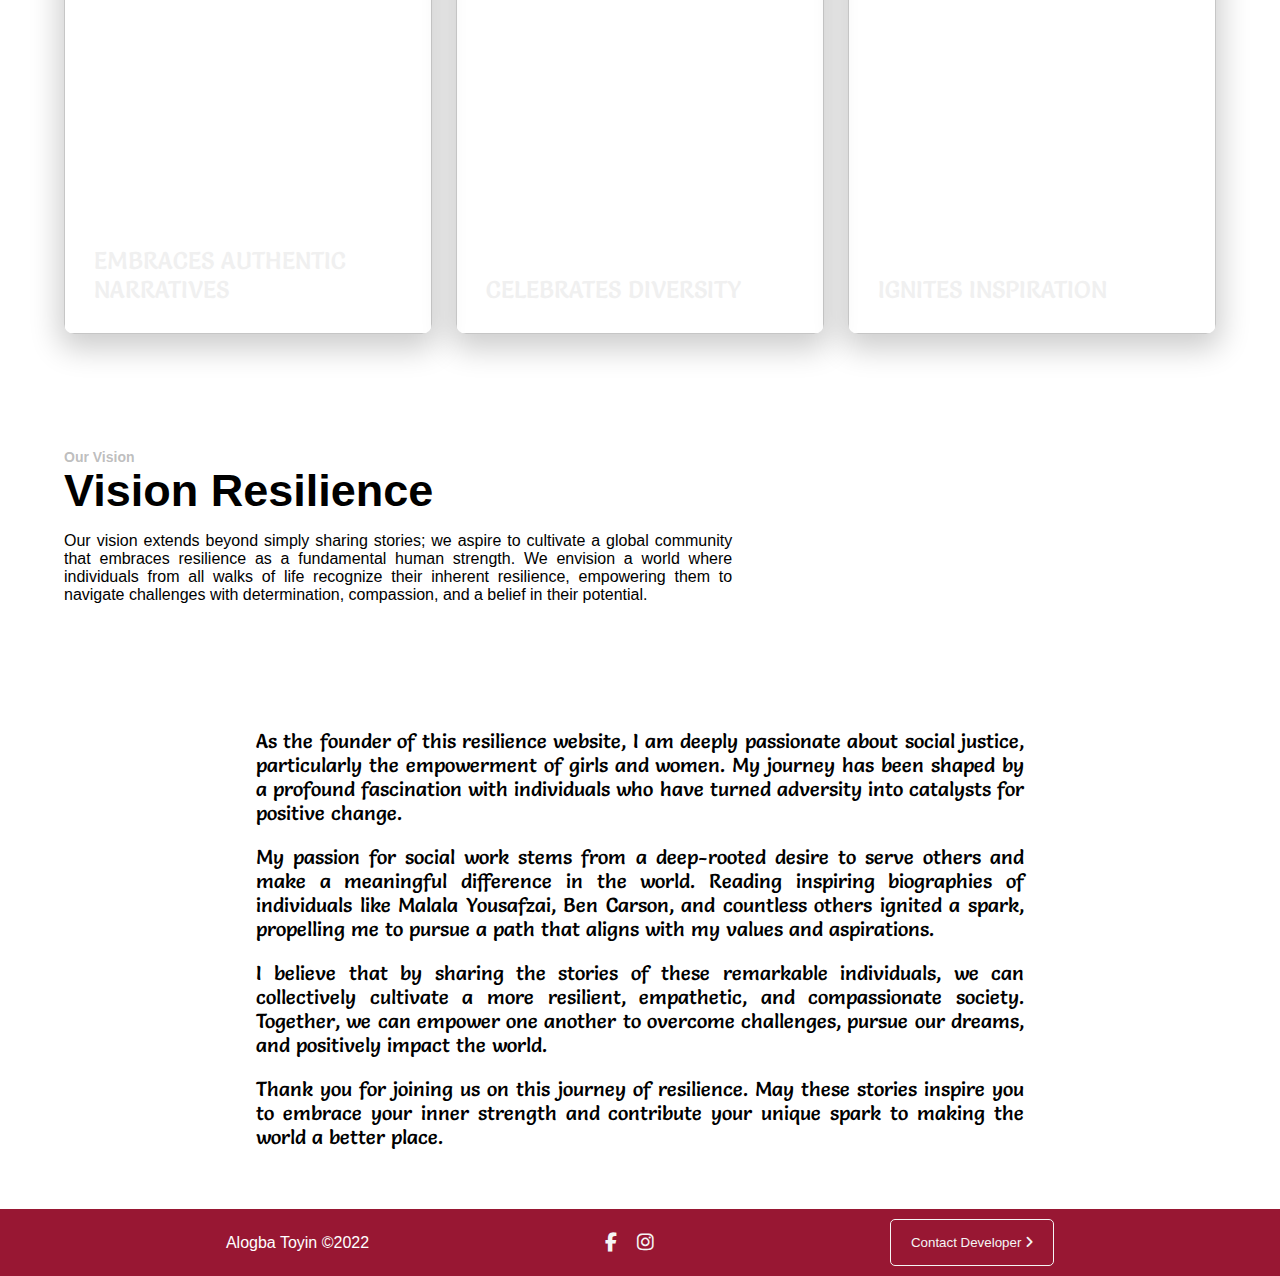
==== commit 6e75f653: "Final" ====
--- a/about.html
+++ b/about.html
@@ -15,7 +15,7 @@
       <div class="navigate_flex">
         <button class="x_btn">
           <i class="fa-solid fa-xmark x"></i>
-        </button> 
+        </button>
 
         <a href="malala.html" class="">Malala</a>
         <a href="about.html" class="">About Us</a>
@@ -31,7 +31,7 @@
       <nav>
         <div class="navigation">
           <div class="navigate">
-            <a href="/" class="flex link">
+            <a href="/" class="flex links">
               <img src="assets/imgs/logo.png" alt="logo" />
               <span class="log">Resilience</span>
             </a>
@@ -71,20 +71,15 @@
       <!-- Navigation Ends -->
 
       <!-- Hero Section Starts -->
-      <div class="hero">
+      <div class="hero_about">
         <div class="hero__bg">
-          <!-- <picture>
-            <img
-              src="https://images.unsplash.com/photo-1548103960-11a28d00dd40?q=80&w=1549&auto=format&fit=crop&ixlib=rb-4.0.3&ixid=M3wxMjA3fDB8MHxwaG90by1wYWdlfHx8fGVufDB8fHx8fA%3D%3D"
-            />
-          </picture> -->
-        </div>
-
-        <div class="hero__cnt">
-          <img src="assets/imgs/logo.png" alt="" srcset="" class="look" />
-          <h1 class="salsa">resilience</h1>
-        </div>
-      </div>
+          <div class="hero__cnt">
+            <img src="assets/imgs/logo.png" alt="" srcset="" class="look" />
+            <h1 class="salsa">resilience</h1>
+          </div>
+        </div>
+      </div>
+
       <!-- Hero Section Ends -->
 
       <div class="about">
--- a/css/style.css
+++ b/css/style.css
@@ -97,11 +97,11 @@
 
 .navigation .navigate .link {
   text-decoration: none;
-  font-weight: 600;
+  font-weight: 500;
   margin: 0px 10px;
   padding: 6px 0px;
-  font-family: "Lucida Sans", "Lucida Sans Regular", "Lucida Grande",
-    "Lucida Sans Unicode", Geneva, Verdana, sans-serif;
+  font-size: 1rem;
+  font-family: "Fira Mono", monospace;
   transition: all 0.5s ease;
 }
 
@@ -200,9 +200,9 @@
 }
 
 .vlog {
-  background: var(--gradient-gray), url("../assets/imgs/blog.jpg");
+  /* background: var(--gradient-gray), url("../assets/imgs/blog.jpg"); */
   background-size: cover;
-  color: white;
+  color: black;
   padding: 50px 0px;
   background-attachment: fixed;
 }
@@ -382,10 +382,15 @@
 
 /* Body & Image List Styles */
 
+.images {
+  padding: 50px;
+}
+
 .img-list {
   list-style: none;
   width: 90%;
-  padding: 3% 1%;
+  padding: 1px 1%;
+  display: flex;
   margin: 0 auto;
   /* padding-bottom: 50px; */
 }
@@ -393,7 +398,7 @@
   border: 5px solid transparent;
   box-sizing: border-box;
   width: 33.33%;
-  float: left;
+  /* float: left; */
   position: relative;
   cursor: pointer;
 }
--- a/css/default.css
+++ b/css/default.css
@@ -30,6 +30,10 @@
   );
 }
 
+.pad {
+  padding: 50px 0px;
+}
+
 .flex {
   display: flex;
   align-items: center;
@@ -40,6 +44,18 @@
   font-weight: 500;
   text-transform: uppercase;
   color: #b81c4b;
+  font-family: 'Lucida Sans', 'Lucida Sans Regular', 'Lucida Grande', 'Lucida Sans Unicode', Geneva, Verdana, sans-serif;
+  font-size: 25px;
+}
+
+.links {
+  text-decoration: none;
+  font-weight: 600;
+  margin: 0px 10px;
+  padding: 6px 0px;
+  font-size: 0.88rem;
+  font-family: 'Lucida Sans', 'Lucida Sans Regular', 'Lucida Grande', 'Lucida Sans Unicode', Geneva, Verdana, sans-serif;
+  transition: all 0.5s ease;
 }
 
 .logo_text {
--- a/css/about.css
+++ b/css/about.css
@@ -3,117 +3,24 @@
 $hero-width: 100vw;
 $hero-bg-mix: rgba(#29042f, 0.4); // hide with false */
 
-.hero {
-  display: grid;
-  position: relative;
-  grid-template-columns: 100vw;
-  grid-template-rows: 100vh;
-  place-items: center;
-  overflow: hidden;
-  animation: clip-hero-anim 1.25s cubic-bezier(0.29, 0.8, 0.8, 0.98);
-  will-change: clip-path;
-
-  .hero__bg,
-  .hero__cnt {
-    align-self: center;
-    grid-column: 1 / 2;
-    grid-row: 1 / 2;
-  }
-
-  .look {
-    width: 300px;
-  }
-
-  .hero__bg {
-    display: grid;
-    position: relative;
-    z-index: 0;
-    grid-template-columns: 1fr;
-    grid-template-rows: 1fr;
-    place-items: center;
-    animation: fade-in 0.75s linear;
-    will-change: opacity;
-
-    @if (rgba(#29042f, 0.4)) {
-      .hero::before {
-        content: "";
-        display: block;
-        position: absolute;
-        z-index: 5;
-        top: -10%;
-        right: -10%;
-        bottom: -10%;
-        left: -10%;
-        background: $hero-bg-mix;
-        background-blend-mode: screen;
-      }
-    }
-
-    .hero picture {
-      display: flex;
-      height: 100vh;
-      width: 100vw;
-      animation: scaling-hero-anim 4s 0.25s cubic-bezier(0, 0.71, 0.4, 0.97)
-        forwards;
-      will-change: transform;
-    }
-
-    .hero img {
-      display: block;
-      object-fit: cover;
-      object-position: 77% 50%;
-      height: auto;
-      width: 100%;
-    }
-  }
-
-  .hero__cnt {
-    display: grid;
-    position: relative;
-    place-items: center;
-    z-index: 10;
-    color: #fff;
-    font-size: 4.5vw;
-    text-transform: uppercase;
-    opacity: 0;
-    animation: fade-in 0.75s 1.5s linear forwards;
-
-    .hero svg {
-      height: 12vw;
-      .hero path {
-        fill: #fff;
-      }
-    }
-
-    .hero h1 {
-      margin-bottom: 0;
-    }
-  }
+.hero_about {
+  height: 100vh;
+  background: var(--gradient), url('../assets/imgs/model.jpg');
+  display: flex;
+  background-size: cover;
+  justify-content: center;
+  align-items: center;
 }
 
-@keyframes fade-in {
-  from {
-    opacity: 0;
-  }
-  to {
-    opacity: 1;
-  }
+.look {
+  width: 300px;
 }
-@keyframes scaling-hero-anim {
-  from {
-    transform: scale(1.25);
-  }
-  to {
-    transform: scale(1.1);
-  }
-}
-@keyframes clip-hero-anim {
-  from {
-    clip-path: polygon(50% 50%, 50% 50%, 50% 50%, 50% 50%);
-  }
-  to {
-    clip-path: polygon(0 0, 100% 0, 100% 100%, 0% 100%);
-  }
+
+.hero__cnt h1 {
+ color: white;
+ text-transform: uppercase;
+ text-align: center;
+ font-size: 60px;
 }
 
 .about {
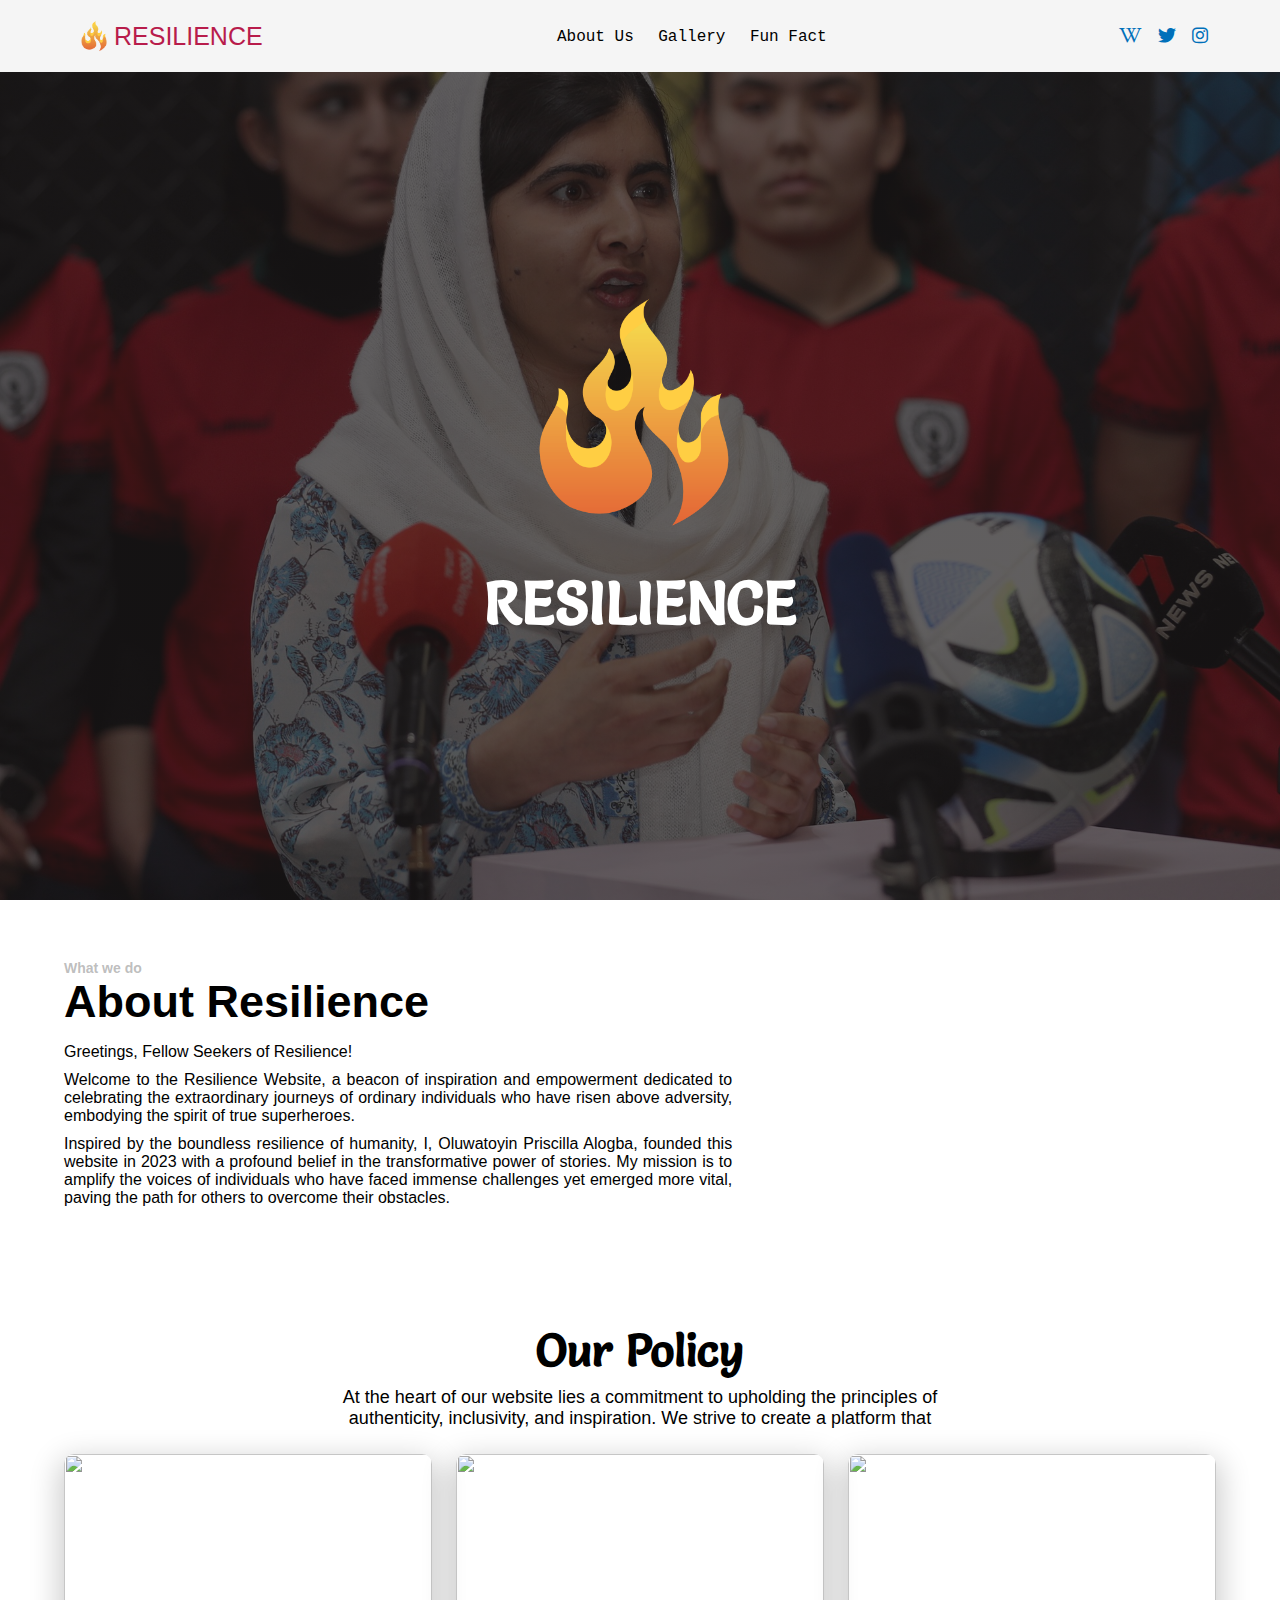
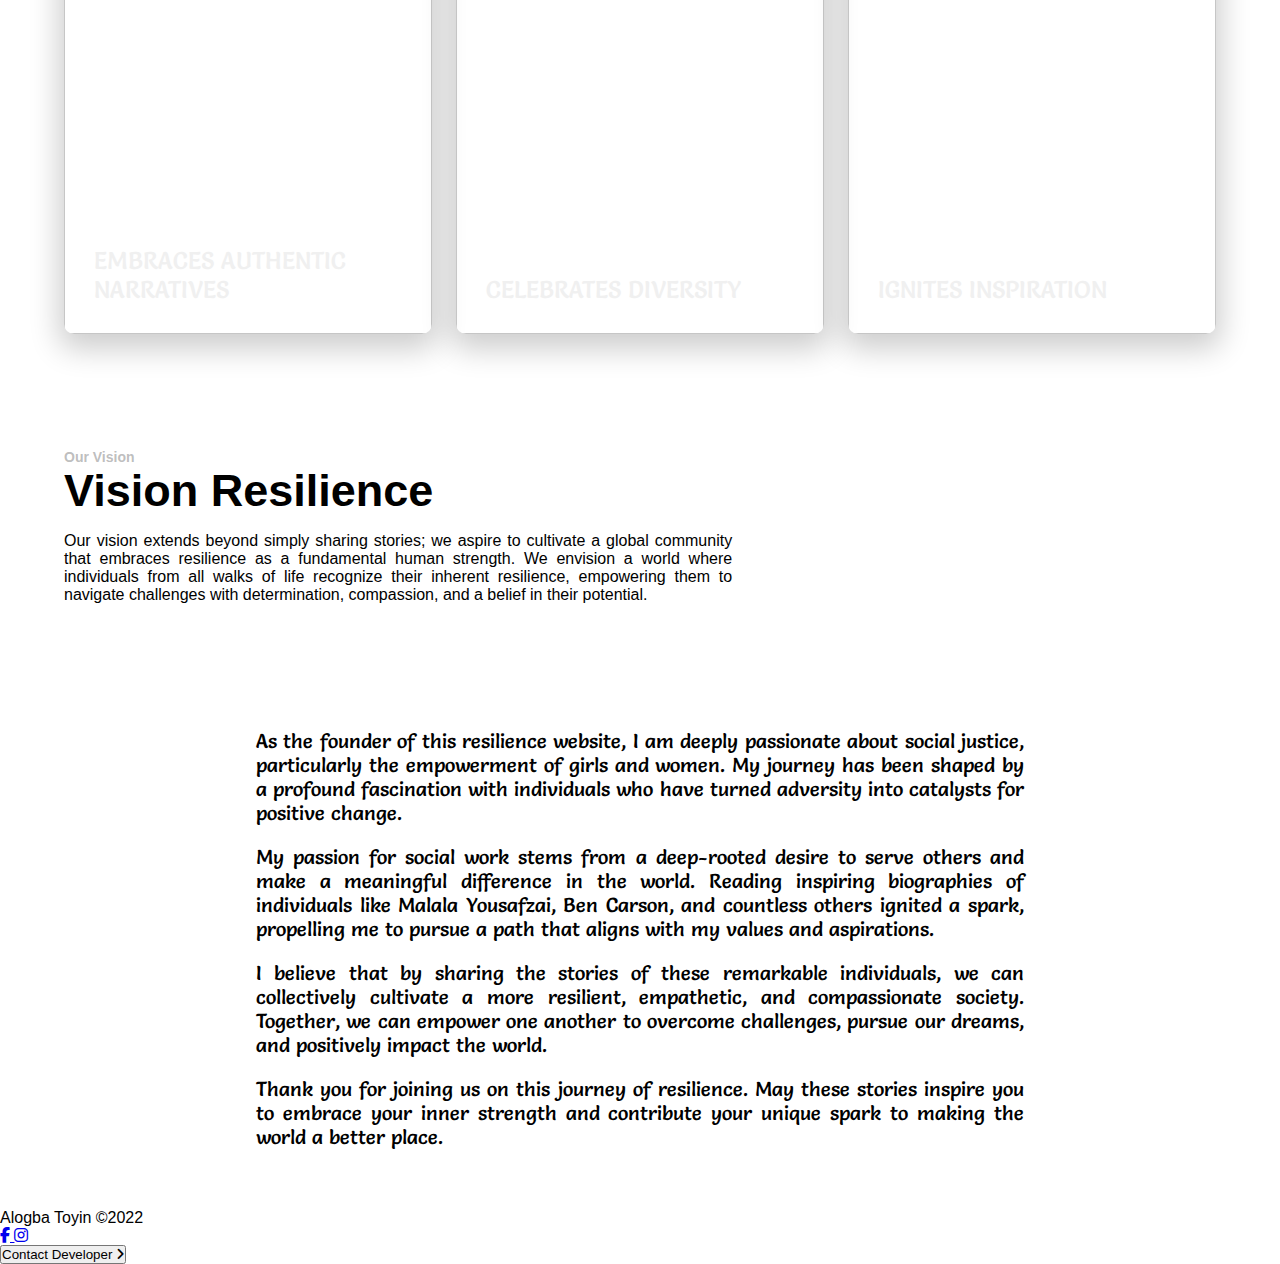
==== commit 8d7a2688: "Final" ====
--- a/about.html
+++ b/about.html
@@ -3,6 +3,7 @@
   <head>
     <meta charset="UTF-8" />
     <meta name="viewport" content="width=device-width, initial-scale=1.0" />
+    <link rel="stylesheet" href="css/footer.css" />
     <link rel="stylesheet" href="css/style.css" />
     <link rel="stylesheet" href="css/default.css" />
     <link rel="stylesheet" href="css/about.css" />
@@ -31,20 +32,26 @@
       <nav>
         <div class="navigation">
           <div class="navigate">
-            <a href="/" class="flex links">
-              <img src="assets/imgs/logo.png" alt="logo" />
-              <span class="log">Resilience</span>
-            </a>
+            <div class="dropdown">
+              <button class="dropbtn flex links">
+                <img src="assets/imgs/logo.png" alt="logo" />
+                <span class="log">Resilience</span>
+              </button>
+              <div class="dropdown-content">
+                <a href="/">Home</a>
+                <a href="malala.html">Malala</a>
+                <a href="why.html">Why</a>
+                <a href="work.html">Work</a>
+                <a href="blog.html">Blog</a>
+                <a href="family.html">Family</a>
+              </div>
+            </div>
           </div>
 
           <div class="navigate hide">
-            <a href="malala.html" class="link black">Malala</a>
-            <a href="about.html" class="link focus">About Us</a>
-            <a href="why.html" class="link black">Why</a>
+            <a href="about.html" class="link black">About Us</a>
             <a href="gallery.html" class="link black">Gallery</a>
             <a href="fun.html" class="link black">Fun Fact</a>
-            <a href="work.html" class="link black">Work</a>
-            <a href="family.html" class="link black">Family</a>
           </div>
 
           <div class="navigate">
--- a/css/footer.css
+++ b/css/footer.css
@@ -0,0 +1,52 @@
+/* Dropdown Button */
+.dropbtn {
+  background-color: transparent;
+  color: white;
+  border: none;
+  cursor: pointer;
+}
+
+/* The container <div> - needed to position the dropdown content */
+.dropdown {
+  position: relative;
+  display: inline-block;
+}
+
+/* Dropdown Content (Hidden by Default) */
+.dropdown-content {
+  display: none;
+  position: absolute;
+  background-color: whitesmoke;
+  border-radius: 5px;
+  min-width: 100%;
+  box-shadow: 0px 8px 16px 0px rgba(0, 0, 0, 0.2);
+  z-index: 100;
+}
+
+/* Links inside the dropdown */
+.dropdown-content a {
+  color: black;
+  padding: 12px 16px;
+  text-decoration: none;
+  font-family: system-ui, -apple-system, BlinkMacSystemFont, "Segoe UI", Roboto,
+    Oxygen, Ubuntu, Cantarell, "Open Sans", "Helvetica Neue", sans-serif;
+  display: block;
+}
+
+/* Change color of dropdown links on hover */
+.dropdown-content a:hover {
+  background-color: #ddd;
+}
+
+/* Show the dropdown menu on hover */
+.dropdown:hover .dropdown-content {
+  display: block;
+}
+
+/* Change the background color of the dropdown button when the dropdown content is shown */
+
+@media screen and (max-width: 851px) {
+  .dropdown-content a {
+    display: none;
+  }
+}
--- a/css/style.css
+++ b/css/style.css
@@ -228,59 +228,6 @@
 
 /* Footer section starts here */
 
-footer {
-  background: #981733;
-  display: flex;
-  color: white;
-  justify-content: space-evenly;
-  padding: 10px 0;
-  align-items: center;
-}
-
-.footer-copyright {
-  align-self: center;
-}
-
-.footer-icon__holder {
-  font-weight: 500;
-  display: flex;
-}
-
-.footer-icons {
-  color: whitesmoke;
-  /* display: block; */
-  padding: 0 10px;
-  display: flex;
-  justify-content: center;
-  align-items: center;
-  font-size: 19px;
-  cursor: pointer;
-}
-
-.footer-icons a {
-  color: whitesmoke;
-  transition: all 0.2s ease;
-}
-
-.footer-icons a:hover {
-  font-size: 25px;
-}
-
-.footer-button__holder button {
-  padding: 15px 20px;
-  background: transparent;
-  border: 1px solid whitesmoke;
-  border-radius: 5px;
-  transition: all 0.2s ease;
-  color: whitesmoke;
-  cursor: pointer;
-}
-
-.footer-button__holder button:hover {
-  background: whitesmoke;
-  color: #b81c4b;
-}
-
 /* Footer section ends here */
 
 /* ================= */
@@ -483,6 +430,15 @@
   margin: 0 auto;
 }
 
+.blog-hero {
+  background: var(--gradient), url("https://scontent.flos1-1.fna.fbcdn.net/v/t39.30808-6/329010801_539838658214029_9159108346595568955_n.jpg?_nc_cat=106&ccb=1-7&_nc_sid=3635dc&_nc_eui2=AeFe86MBbj_Z8AfU-ZP9t5nZUo6_1JJUHMZSjr_UklQcxsHYjnoTmh_fKnTmfb3eRR30XoVhASrvGQTQWcR-LFco&_nc_ohc=bShFxL6TLXAAX8kDVQr&_nc_zt=23&_nc_ht=scontent.flos1-1.fna&oh=00_AfCB3dLV05_VzHS4Wp83VZA9vm_gXVboGKSZWfD5fFuPdQ&oe=65AE5DC4");
+}
+
+.blog-hero .work-text {
+  width: 90%;
+  margin: 0 auto;
+}
+
 /* FAMILY STYLING BEGINS */
 /* =================== */
 /* =================== */
--- a/css/default.css
+++ b/css/default.css
@@ -46,6 +46,10 @@
   color: #b81c4b;
   font-family: 'Lucida Sans', 'Lucida Sans Regular', 'Lucida Grande', 'Lucida Sans Unicode', Geneva, Verdana, sans-serif;
   font-size: 25px;
+}
+
+.topd {
+  margin-top: 30px;
 }
 
 .links {
--- a/css/mobile.css
+++ b/css/mobile.css
@@ -80,21 +80,6 @@
     font-size: 20px;
   }
 
-  footer {
-    flex-direction: column;
-  }
-
-  .footer-copyright {
-    padding: 5px 0px;
-  }
-
-  .footer-icon__holder {
-    padding: 5px 0px;
-  }
-
-  .footer-button__holder {
-    padding: 5px 0px;
-  }
 }
 
 @media screen and (max-width: 601px) {
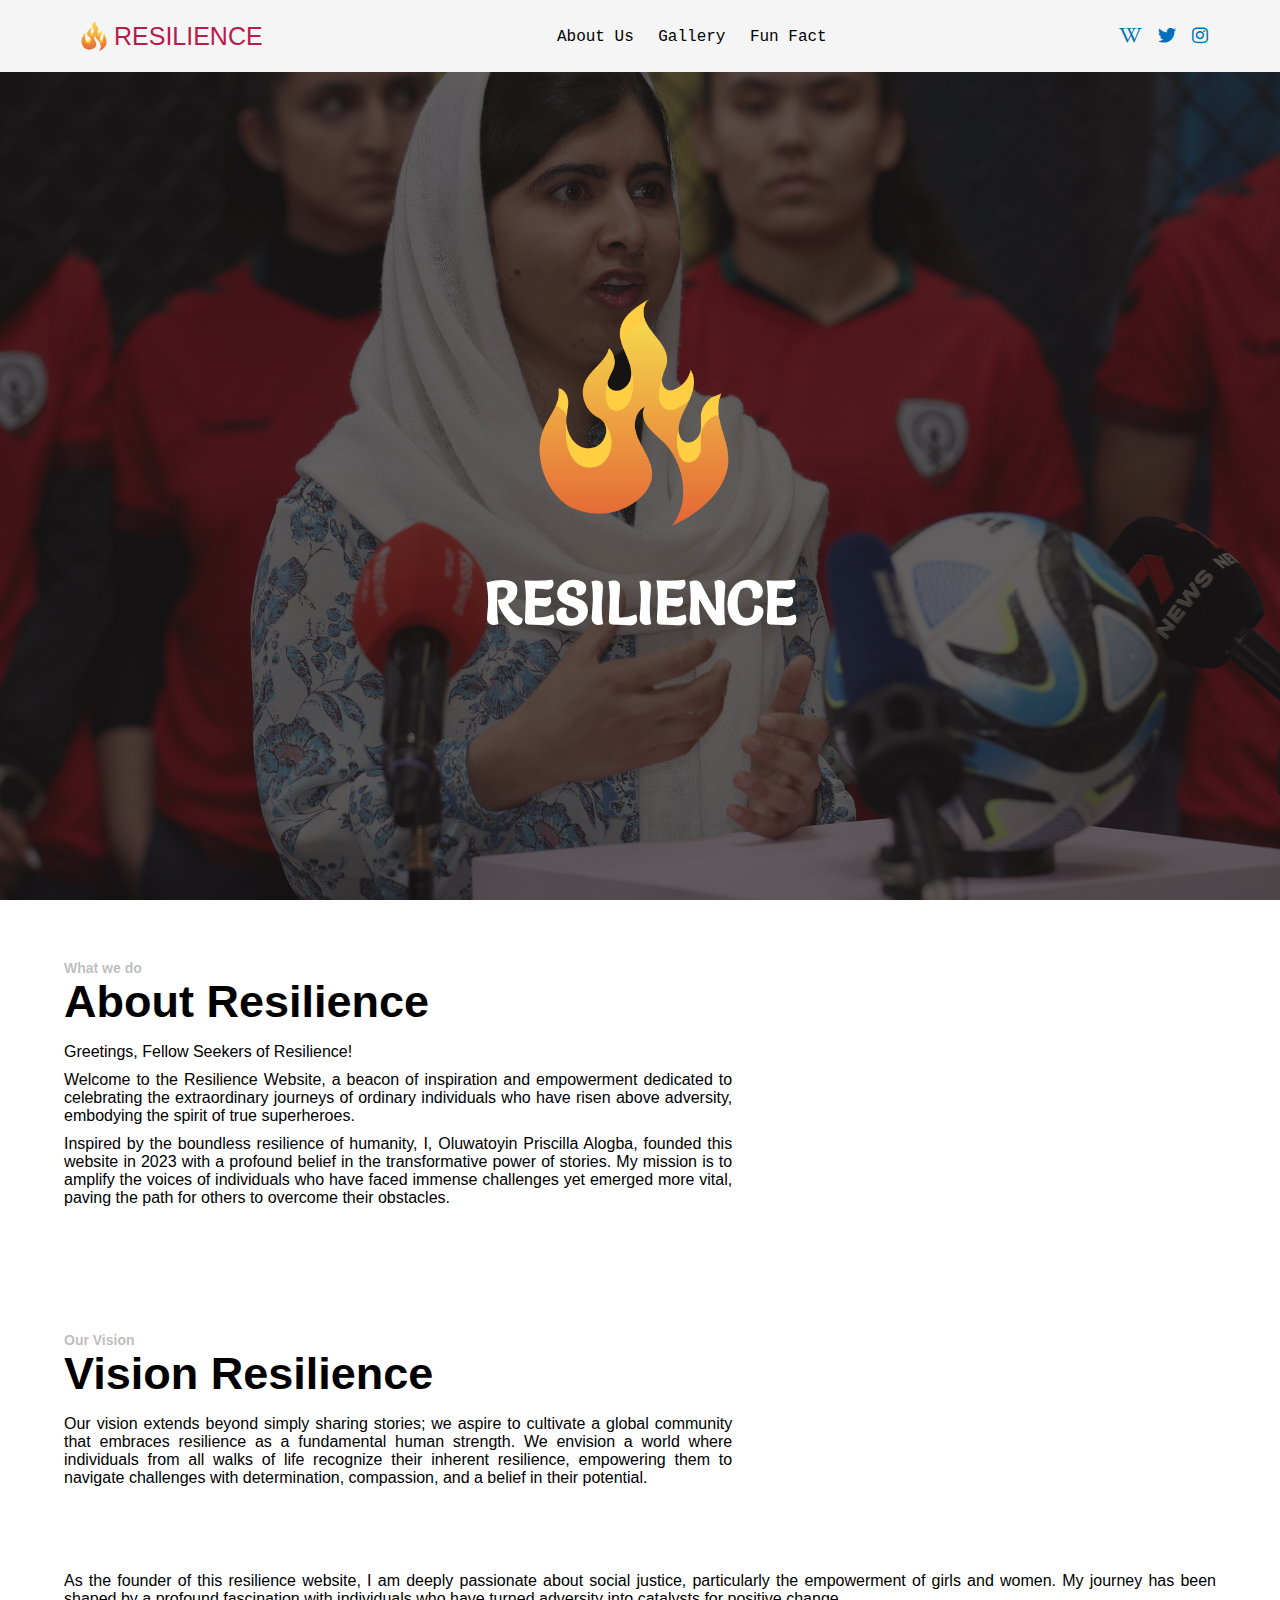
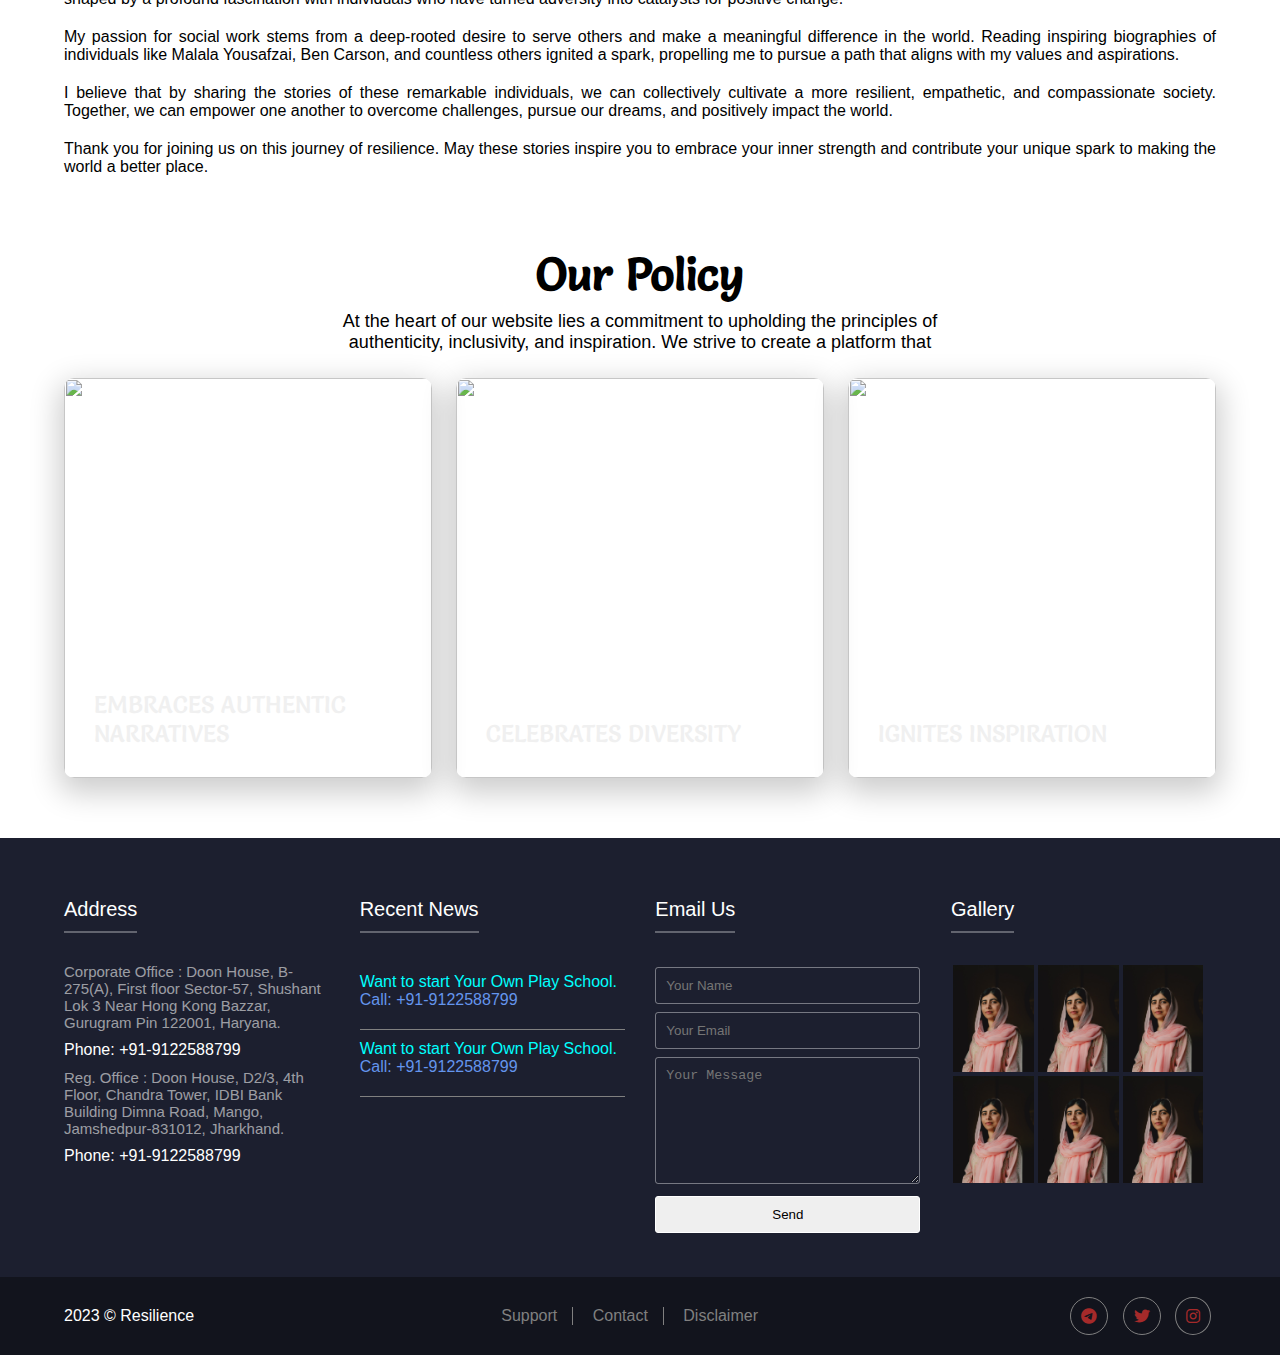
==== commit bc1f75fb: "Final" ====
--- a/about.html
+++ b/about.html
@@ -4,6 +4,7 @@
     <meta charset="UTF-8" />
     <meta name="viewport" content="width=device-width, initial-scale=1.0" />
     <link rel="stylesheet" href="css/footer.css" />
+    <link rel="stylesheet" href="css/foot.css" />
     <link rel="stylesheet" href="css/style.css" />
     <link rel="stylesheet" href="css/default.css" />
     <link rel="stylesheet" href="css/about.css" />
@@ -21,6 +22,7 @@
         <a href="malala.html" class="">Malala</a>
         <a href="about.html" class="">About Us</a>
         <a href="why.html" class="">Why</a>
+        <a href="blog.html" class="">Blog</a>
         <a href="gallery.html" class="">Gallery</a>
         <a href="fun.html" class="">Fun Fact</a>
         <a href="work.html" class="">Work</a>
@@ -125,68 +127,6 @@
         </div>
       </div>
 
-      <div class="policy">
-        <h4 class="title salsa center">Our Policy</h4>
-        <p class="center">
-          At the heart of our website lies a commitment to upholding the
-          principles of authenticity, inclusivity, and inspiration. We strive to
-          create a platform that
-        </p>
-
-        <div class="cards">
-          <main>
-            <div class="card">
-              <img
-                src="https://images.unsplash.com/photo-1656618020911-1c7a937175fd?crop=entropy&cs=tinysrgb&fm=jpg&ixid=MnwzMjM4NDZ8MHwxfHJhbmRvbXx8fHx8fHx8fDE2NTc1MzQyNTE&ixlib=rb-1.2.1&q=80"
-                alt=""
-              />
-              <div class="card-content">
-                <h2 class="salsa">Embraces authentic narratives</h2>
-                <p>
-                  We believe in showcasing the raw, unfiltered stories of
-                  resilience, devoid of embellishment or sensationalism.
-                </p>
-              </div>
-            </div>
-          </main>
-
-          <main>
-            <div class="card">
-              <img
-                src="https://images.unsplash.com/photo-1656618020911-1c7a937175fd?crop=entropy&cs=tinysrgb&fm=jpg&ixid=MnwzMjM4NDZ8MHwxfHJhbmRvbXx8fHx8fHx8fDE2NTc1MzQyNTE&ixlib=rb-1.2.1&q=80"
-                alt=""
-              />
-              <div class="card-content">
-                <h2 class="salsa">Celebrates diversity</h2>
-                <p>
-                  We recognize that resilience takes on myriad forms, shaped by
-                  diverse experiences and backgrounds. Our website aims to
-                  represent the tapestry of resilience across cultures, genders,
-                  and socioeconomic strata.
-                </p>
-              </div>
-            </div>
-          </main>
-
-          <main>
-            <div class="card">
-              <img
-                src="https://images.unsplash.com/photo-1656618020911-1c7a937175fd?crop=entropy&cs=tinysrgb&fm=jpg&ixid=MnwzMjM4NDZ8MHwxfHJhbmRvbXx8fHx8fHx8fDE2NTc1MzQyNTE&ixlib=rb-1.2.1&q=80"
-                alt=""
-              />
-              <div class="card-content">
-                <h2 class="salsa">Ignites inspiration</h2>
-                <p>
-                  We believe that the stories of those who have overcome
-                  adversity hold immense power to inspire hope, ignite courage,
-                  and foster empathy within others.
-                </p>
-              </div>
-            </div>
-          </main>
-        </div>
-      </div>
-
       <div class="about">
         <div class="about-hero">
           <div class="about-content">
@@ -214,15 +154,15 @@
         </div>
       </div>
 
-      <div class="why-content">
-        <p class="salsa">
+      <div class="why-contents">
+        <p class="">
           As the founder of this resilience website, I am deeply passionate
           about social justice, particularly the empowerment of girls and women.
           My journey has been shaped by a profound fascination with individuals
           who have turned adversity into catalysts for positive change.
         </p>
 
-        <p class="salsa">
+        <p class="">
           My passion for social work stems from a deep-rooted desire to serve
           others and make a meaningful difference in the world. Reading
           inspiring biographies of individuals like Malala Yousafzai, Ben
@@ -230,7 +170,7 @@
           a path that aligns with my values and aspirations.
         </p>
 
-        <p class="salsa">
+        <p class="">
           I believe that by sharing the stories of these remarkable individuals,
           we can collectively cultivate a more resilient, empathetic, and
           compassionate society. Together, we can empower one another to
@@ -238,46 +178,210 @@
           world.
         </p>
 
-        <p class="salsa">
+        <p class="">
           Thank you for joining us on this journey of resilience. May these
           stories inspire you to embrace your inner strength and contribute your
           unique spark to making the world a better place.
         </p>
       </div>
 
-      <!-- Footer Section Starts -->
+      <div class="policy">
+        <h4 class="title salsa center">Our Policy</h4>
+        <p class="center">
+          At the heart of our website lies a commitment to upholding the
+          principles of authenticity, inclusivity, and inspiration. We strive to
+          create a platform that
+        </p>
+
+        <div class="cards">
+          <main>
+            <div class="card">
+              <img
+                src="https://img.freepik.com/premium-photo/judge-gavel-close-up-dark-surface-law-justice-legality-concept_93675-74449.jpg?size=626&ext=jpg&uid=R27220651&ga=GA1.1.1422683193.1704793693&semt=ais"
+                alt=""
+              />
+              <div class="card-content">
+                <h2 class="salsa">Embraces authentic narratives</h2>
+                <p>
+                  We believe in showcasing the raw, unfiltered stories of
+                  resilience, devoid of embellishment or sensationalism.
+                </p>
+              </div>
+            </div>
+          </main>
+
+          <main>
+            <div class="card">
+              <img
+                src="https://img.freepik.com/free-photo/abstract-texture-with-lights_1017-5608.jpg?size=626&ext=jpg&uid=R27220651&ga=GA1.1.1422683193.1704793693&semt=ais"
+                alt=""
+              />
+              <div class="card-content">
+                <h2 class="salsa">Celebrates diversity</h2>
+                <p>
+                  We recognize that resilience takes on myriad forms, shaped by
+                  diverse experiences and backgrounds. Our website aims to
+                  represent the tapestry of resilience across cultures, genders,
+                  and socioeconomic strata.
+                </p>
+              </div>
+            </div>
+          </main>
+
+          <main>
+            <div class="card">
+              <img
+                src="https://img.freepik.com/free-photo/burning-lamp-hangs-dark-blurred-background_169016-9521.jpg?size=626&ext=jpg&uid=R27220651&ga=GA1.1.1422683193.1704793693&semt=ais"
+                alt=""
+              />
+              <div class="card-content">
+                <h2 class="salsa">Ignites inspiration</h2>
+                <p>
+                  We believe that the stories of those who have overcome
+                  adversity hold immense power to inspire hope, ignite courage,
+                  and foster empathy within others.
+                </p>
+              </div>
+            </div>
+          </main>
+        </div>
+      </div>
+    </div>
+    <!-- Footer Section Starts -->
+    <div class="page-wrapper">
+      <div id="waterdrop"></div>
       <footer>
-        <div class="footer-copyright">
-          Alogba Toyin <span class="hide">&copy;2022</span>
-        </div>
-
-        <div class="footer-icon__holder">
-          <span class="footer-icons">
-            <a
-              href="https://web.facebook.com/alogbat?mibextid=ZbWKwL&_rdc=1&_rdr"
-              target="_blank"
-            >
-              <i class="fa-brands fa-facebook-f"></i>
-            </a>
-          </span>
-
-          <span class="footer-icons">
-            <a href="https://www.instagram.com/alogbatoyin" target="_blank">
-              <i class="fa-brands fa-instagram"></i>
-            </a>
-          </span>
-        </div>
-
-        <div class="footer-button__holder">
-          <a href="mailto:resilence@gmail.com ">
-            <button>
-              Contact Developer <i class="fa-solid fa-angle-right"></i>
-            </button>
-          </a>
+        <div class="foot">
+          <div class="foot1">
+            <h4 class="foot-title">Address</h4>
+
+            <div class="foot-content">
+              <p class="para">
+                Corporate Office : Doon House, B-275(A), First floor Sector-57,
+                Shushant Lok 3 Near Hong Kong Bazzar, Gurugram Pin 122001,
+                Haryana.
+              </p>
+              <div class="icon">
+                <p>Phone: +91-9122588799</p>
+              </div>
+            </div>
+
+            <div>
+              <p class="para">
+                Reg. Office : Doon House, D2/3, 4th Floor, Chandra Tower, IDBI
+                Bank Building Dimna Road, Mango, Jamshedpur-831012, Jharkhand.
+              </p>
+              <div class="icon">
+                <p>Phone: +91-9122588799</p>
+              </div>
+            </div>
+          </div>
+
+          <div class="foot1">
+            <h4 class="foot-title">Recent News</h4>
+
+            <div class="foot2-content">
+              <div class="deal">
+                <a href="" class="">Want to start Your Own Play School.</a>
+                <p>Call: +91-9122588799</p>
+              </div>
+
+              <div class="deal">
+                <a href="" class="">Want to start Your Own Play School.</a>
+                <p>Call: +91-9122588799</p>
+              </div>
+            </div>
+          </div>
+
+          <div class="foot1">
+            <h4 class="foot-title">Email Us</h4>
+
+            <div class="form">
+              <form action="">
+                <input
+                  type="text"
+                  name=""
+                  id=""
+                  placeholder="Your Name"
+                  required
+                />
+                <input
+                  type="email"
+                  name=""
+                  id=""
+                  placeholder="Your Email"
+                  required
+                />
+                <textarea
+                  name=""
+                  id=""
+                  cols="20"
+                  rows="7"
+                  placeholder="Your Message"
+                  required
+                ></textarea>
+                <button type="submit">Send</button>
+              </form>
+            </div>
+          </div>
+
+          <div class="foot1">
+            <h4 class="foot-title">Gallery</h4>
+            <div class="img-flex">
+              <div class="imf">
+                <img src="assets/imgs/amala.jpg" />
+                <img src="assets/imgs/amala.jpg" />
+                <img src="assets/imgs/amala.jpg" />
+              </div>
+              <div class="imf">
+                <img src="assets/imgs/amala.jpg" />
+                <img src="assets/imgs/amala.jpg" />
+                <img src="assets/imgs/amala.jpg" />
+              </div>
+            </div>
+          </div>
+        </div>
+        <div class="foot-down">
+          <div class="down-flex">
+            <div class="flex-down">
+              <p>2023 © Resilience</p>
+            </div>
+
+            <div class="flex-down">
+              <a href="#" class="li">Support</a>
+              <a href="#" class="li">Contact</a>
+              <a href="#" class="li">Disclaimer</a>
+            </div>
+
+            <div class="flex-down">
+              <a href="#" class="ico">
+                <i class="fa-brands fa-telegram"></i>
+              </a>
+              <a href="#" class="ico">
+                <i class="fa-brands fa-twitter"></i>
+              </a>
+              <a href="#" class="ico">
+                <i class="fa-brands fa-instagram"></i>
+              </a>
+            </div>
+          </div>
         </div>
       </footer>
-      <!-- Footer Section Ends -->
     </div>
+    <!-- Footer Section Ends -->
+
+    <script src="https://cdnjs.cloudflare.com/ajax/libs/jquery/3.4.1/jquery.min.js"></script>
+    <script src="http://code.jquery.com/ui/1.11.4/jquery-ui.js"></script>
+    <script src="https://daniellaharel.com/raindrops/js/raindrops.js"></script>
+
+    <script>
+      jQuery("#waterdrop").raindrops({
+        color: "#1c1f2f",
+        canvasHeight: 150,
+        density: 0.1,
+        frequency: 20,
+      });
+    </script>
     <script src="js/script.js"></script>
   </body>
 </html>
--- a/css/foot.css
+++ b/css/foot.css
@@ -0,0 +1,211 @@
+.page-wrapper {
+  /* position: absolute; */
+  /* bottom: 0; */
+  width: 100%;
+  z-index: 11111;
+  /* top: 35px; */
+}
+
+#waterdrop {
+  height: 5px;
+}
+
+#waterdrop canvas {
+  bottom: -70px !important;
+}
+
+footer {
+  background: #1c1f2f;
+  color: white;
+  padding: 20px 0px 0px 0px;
+}
+
+footer .foot {
+  display: flex;
+  flex-wrap: wrap;
+  justify-content: space-between;
+  width: 90%;
+  margin: 0 auto;
+  padding: 40px 0px;
+}
+
+.foot1 {
+  width: 23%;
+}
+
+.foot-title {
+  font-size: 20px;
+  font-weight: 400;
+  border-bottom: 2px solid rgba(255, 255, 255, 0.308);
+  display: inline-block;
+  padding-bottom: 10px;
+}
+
+.foot-content {
+  padding-top: 30px;
+}
+
+.para {
+  color: rgba(245, 245, 245, 0.6);
+  /* font-weight: 100; */
+  font-size: 15px;
+  font-family: "Segoe UI", Tahoma, Geneva, Verdana, sans-serif;
+}
+
+.icon {
+  padding: 10px 0px;
+}
+
+.foot2-content {
+  padding-top: 30px;
+}
+
+.deal {
+  padding: 10px 0px 20px 0px;
+  border-bottom: 1px solid gray;
+}
+
+.deal a {
+  text-decoration: none;
+  color: aqua;
+}
+
+.deal a:hover {
+  text-decoration: underline;
+}
+
+.deal p {
+  color: cornflowerblue;
+}
+form {
+  padding-top: 30px;
+}
+
+form input {
+  padding: 10px 10px;
+  border: 1px solid rgba(255, 255, 255, 0.4);
+  color: white;
+  outline: none;
+  background: transparent;
+  border-radius: 3px;
+  margin: 4px 0px;
+  width: 100%;
+}
+
+form textarea {
+  padding: 10px 10px;
+  border: 1px solid rgba(255, 255, 255, 0.4);
+  outline: none;
+  color: white;
+  background: transparent;
+  border-radius: 3px;
+  margin: 4px 0px;
+  width: 100%;
+}
+
+form button {
+  padding: 10px 10px;
+  border: 1px solid white;
+  outline: none;
+  border-radius: 3px;
+  margin: 4px 0px;
+  width: 100%;
+  cursor: pointer;
+}
+
+.img-flex {
+  padding-top: 30px;
+}
+
+.imf {
+  display: flex;
+  flex-wrap: wrap;
+}
+
+.imf img {
+  width: 32%;
+  padding: 2px;
+}
+
+.foot-down {
+  background: #12141d;
+  padding: 20px 0px;
+}
+
+.down-flex {
+  display: flex;
+  align-items: center;
+  justify-content: space-between;
+  width: 90%;
+  margin: 0 auto;
+}
+
+.flex-down .li {
+  text-decoration: none;
+  color: gray;
+  padding: 0px 15px;
+  font-weight: 500;
+  border-right: 1px solid gray;
+  display: inline-block;
+}
+
+.flex-down .li:last-child {
+  border-right: none;
+}
+
+.ico {
+  text-decoration: none;
+  /* padding: 5px; */
+  border: 1px solid gray;
+  border-radius: 50%;
+  display: inline-block;
+  background: transparent;
+  margin: 0px 5px;
+  transition: all 0.5s ease;
+}
+
+.ico:hover {
+  background: whitesmoke;
+}
+
+.ico i {
+  padding: 10px;
+  display: inline-block;
+  color: brown;
+}
+
+@media screen and (max-width: 851px) {
+  .foot1 {
+    width: 100%;
+  }
+
+  .foot-title {
+    padding-top: 20px;
+    padding-bottom: 5px;
+  }
+
+  .foot-content {
+    padding-top: 10px;
+  }
+
+  form {
+    padding-top: 10px;
+  }
+
+  .foot2-content {
+    padding-top: 10px;
+  }
+
+  .img-flex {
+    padding-top: 10px;
+  }
+
+  .down-flex {
+    flex-wrap: wrap;
+    justify-content: center;
+  }
+
+.flex-down {
+  padding: 10px 0px;
+}
+}
--- a/css/style.css
+++ b/css/style.css
@@ -249,13 +249,19 @@
 }
 
 .why-content {
-  width: 60%;
+  width: 90%;
   margin: 0 auto;
   padding: 50px 0px;
 }
 
-.why-content p {
-  font-size: 20px;
+.why-contents {
+  width: 90%;
+  margin: 0 auto;
+  padding: 10px 0px;
+}
+
+.why-contents p {
+  /* font-size: 20px; */
   text-align: justify;
   padding: 10px 0px;
 }
--- a/css/about.css
+++ b/css/about.css
@@ -101,7 +101,7 @@
 
 .card {
   width: 23rem;
-  height: 30rem;
+  height: 25rem;
   border-radius: 10px;
   margin: 5px 0px;
   overflow: hidden;
@@ -139,7 +139,7 @@
   }
 
   p {
-    inset: auto auto 80px 30px;
+    inset: auto auto 30px 30px;
     text-align: justify;
   }
 
@@ -150,7 +150,7 @@
   }
 
   &:hover h2 {
-    inset: auto auto 220px 30px;
+    inset: auto auto 150px 30px;
     transition: inset 0.3s ease-out;
   }
 
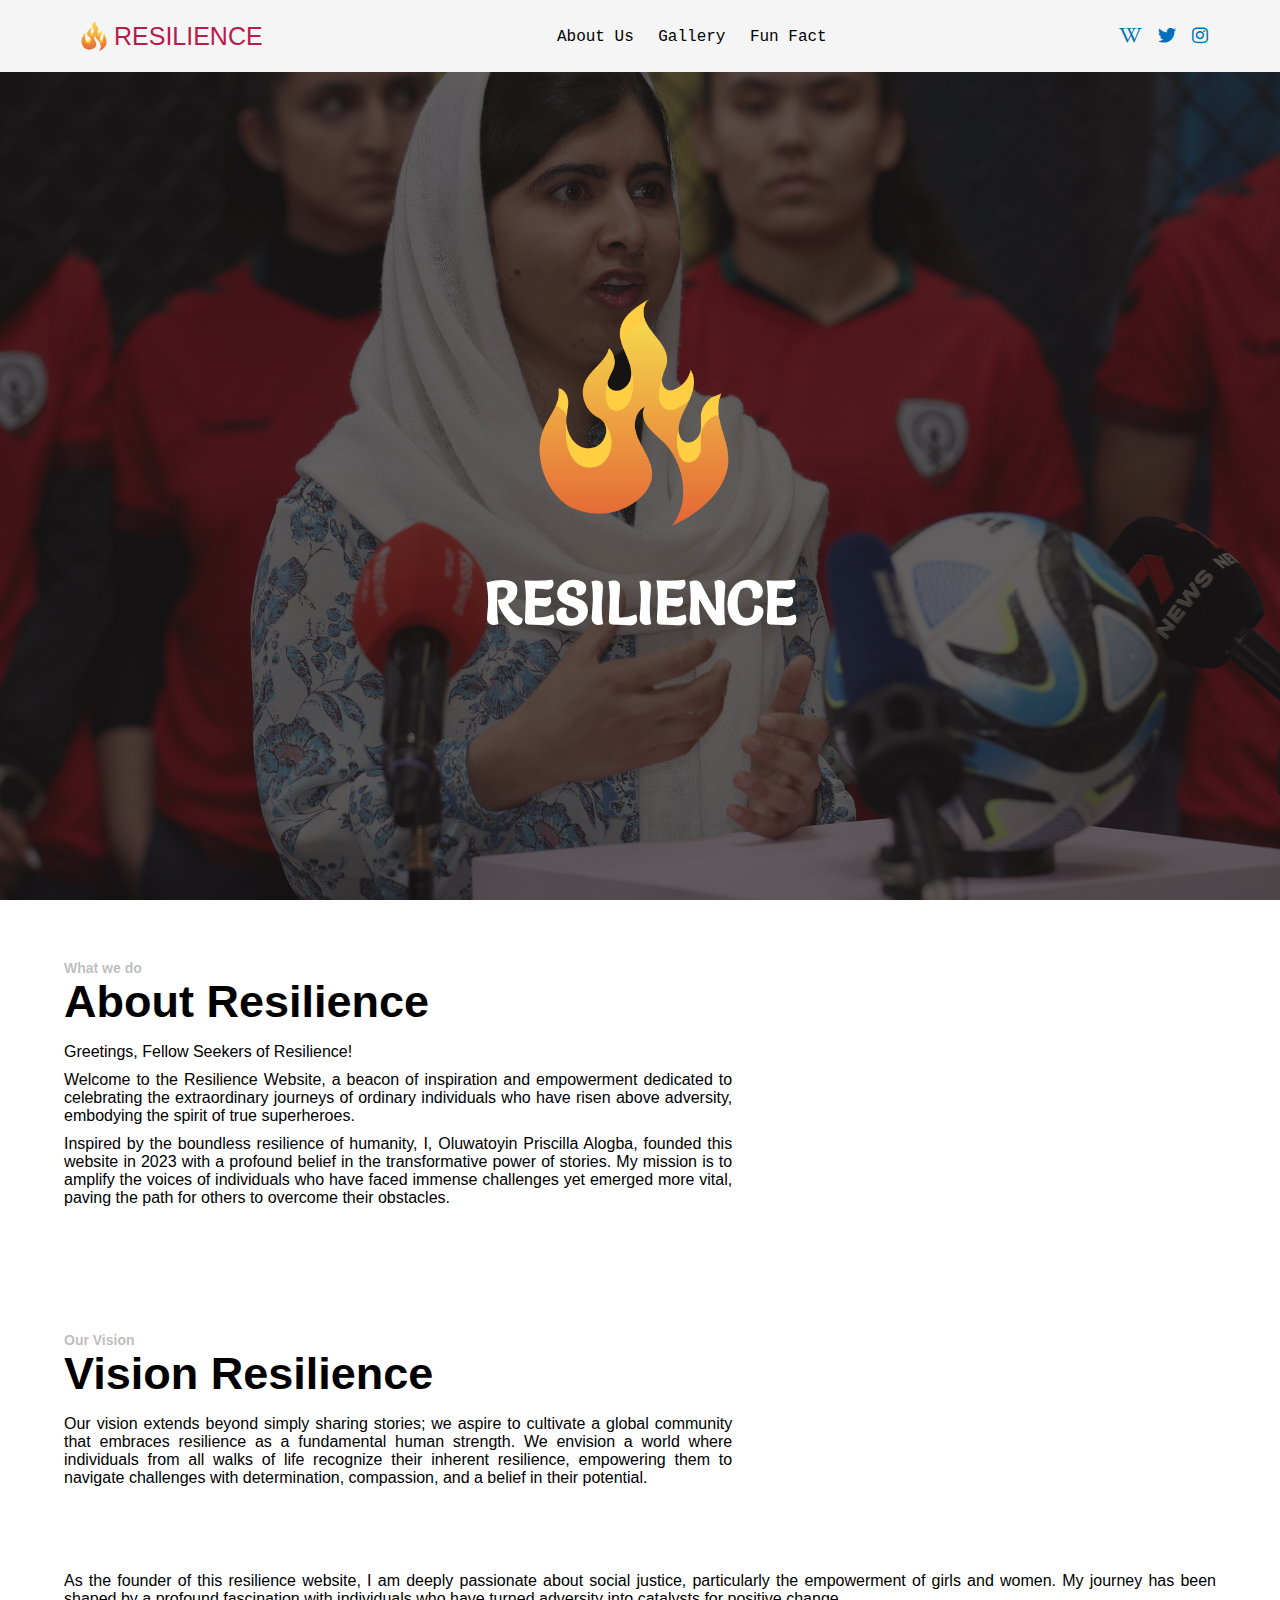
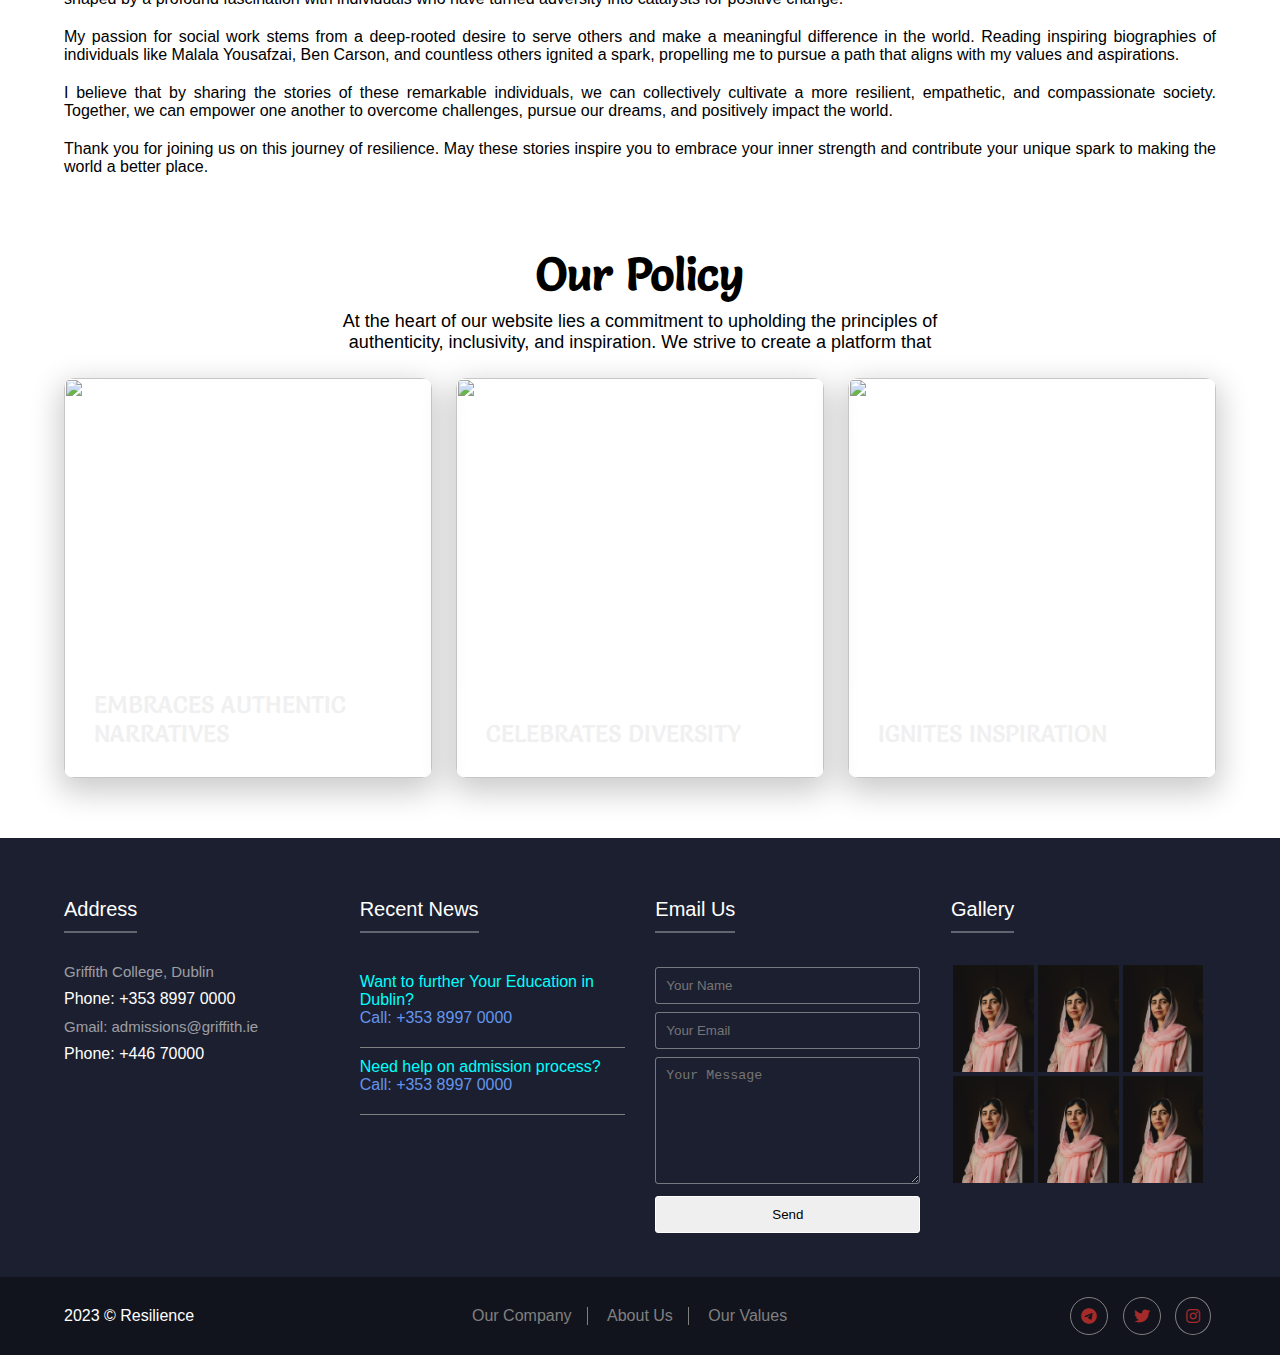
==== commit 84a92826: "Final" ====
--- a/about.html
+++ b/about.html
@@ -257,22 +257,19 @@
 
             <div class="foot-content">
               <p class="para">
-                Corporate Office : Doon House, B-275(A), First floor Sector-57,
-                Shushant Lok 3 Near Hong Kong Bazzar, Gurugram Pin 122001,
-                Haryana.
+                Griffith College, Dublin
               </p>
               <div class="icon">
-                <p>Phone: +91-9122588799</p>
+                <p>Phone: +353 8997 0000</p>
               </div>
             </div>
 
             <div>
               <p class="para">
-                Reg. Office : Doon House, D2/3, 4th Floor, Chandra Tower, IDBI
-                Bank Building Dimna Road, Mango, Jamshedpur-831012, Jharkhand.
+               Gmail: admissions@griffith.ie
               </p>
               <div class="icon">
-                <p>Phone: +91-9122588799</p>
+                <p>Phone: +446 70000</p>
               </div>
             </div>
           </div>
@@ -282,13 +279,13 @@
 
             <div class="foot2-content">
               <div class="deal">
-                <a href="" class="">Want to start Your Own Play School.</a>
-                <p>Call: +91-9122588799</p>
+                <a href="" class="">Want to further Your Education in Dublin?</a>
+                <p>Call: +353 8997 0000</p>
               </div>
 
               <div class="deal">
-                <a href="" class="">Want to start Your Own Play School.</a>
-                <p>Call: +91-9122588799</p>
+                <a href="" class="">Need help on admission process?</a>
+                <p>Call: +353 8997 0000</p>
               </div>
             </div>
           </div>
@@ -348,9 +345,9 @@
             </div>
 
             <div class="flex-down">
-              <a href="#" class="li">Support</a>
-              <a href="#" class="li">Contact</a>
-              <a href="#" class="li">Disclaimer</a>
+              <a href="#" class="li">Our Company</a>
+              <a href="about.html" class="li">About Us</a>
+              <a href="about.html" class="li">Our Values</a>
             </div>
 
             <div class="flex-down">
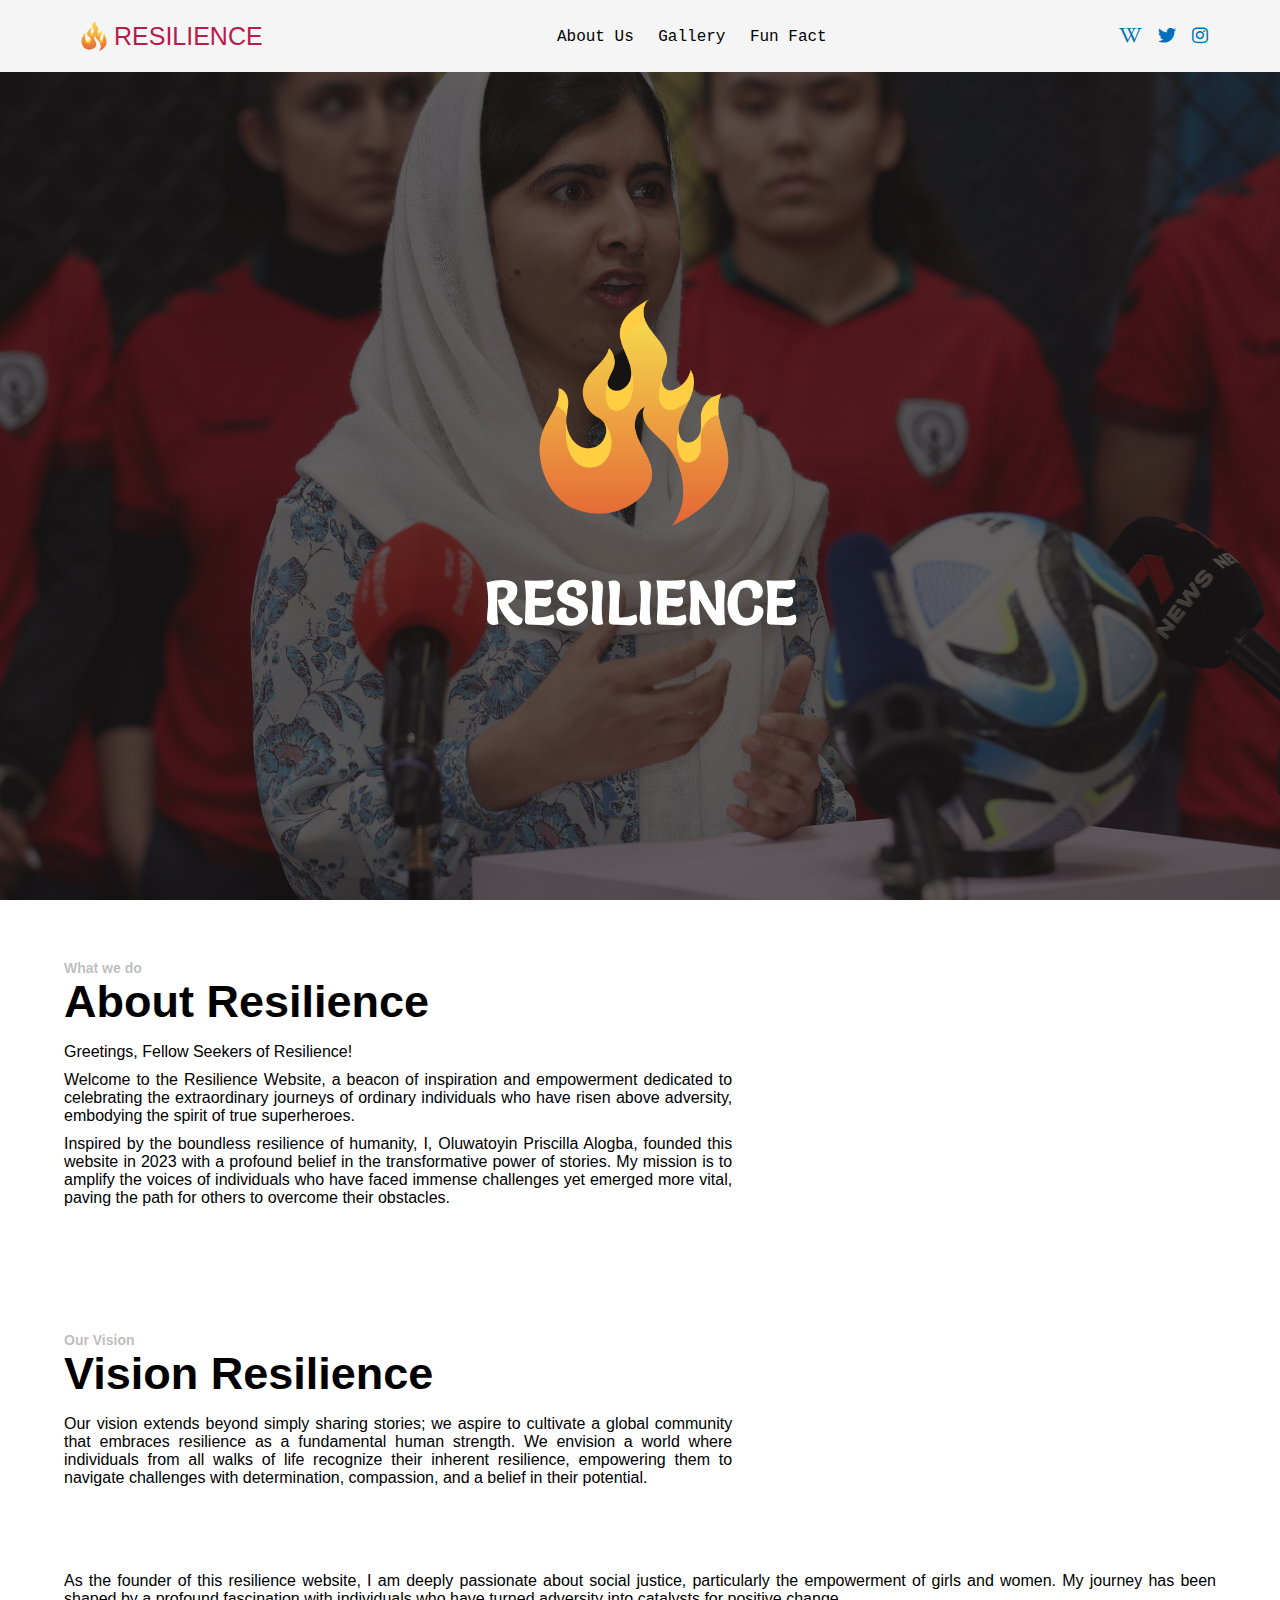
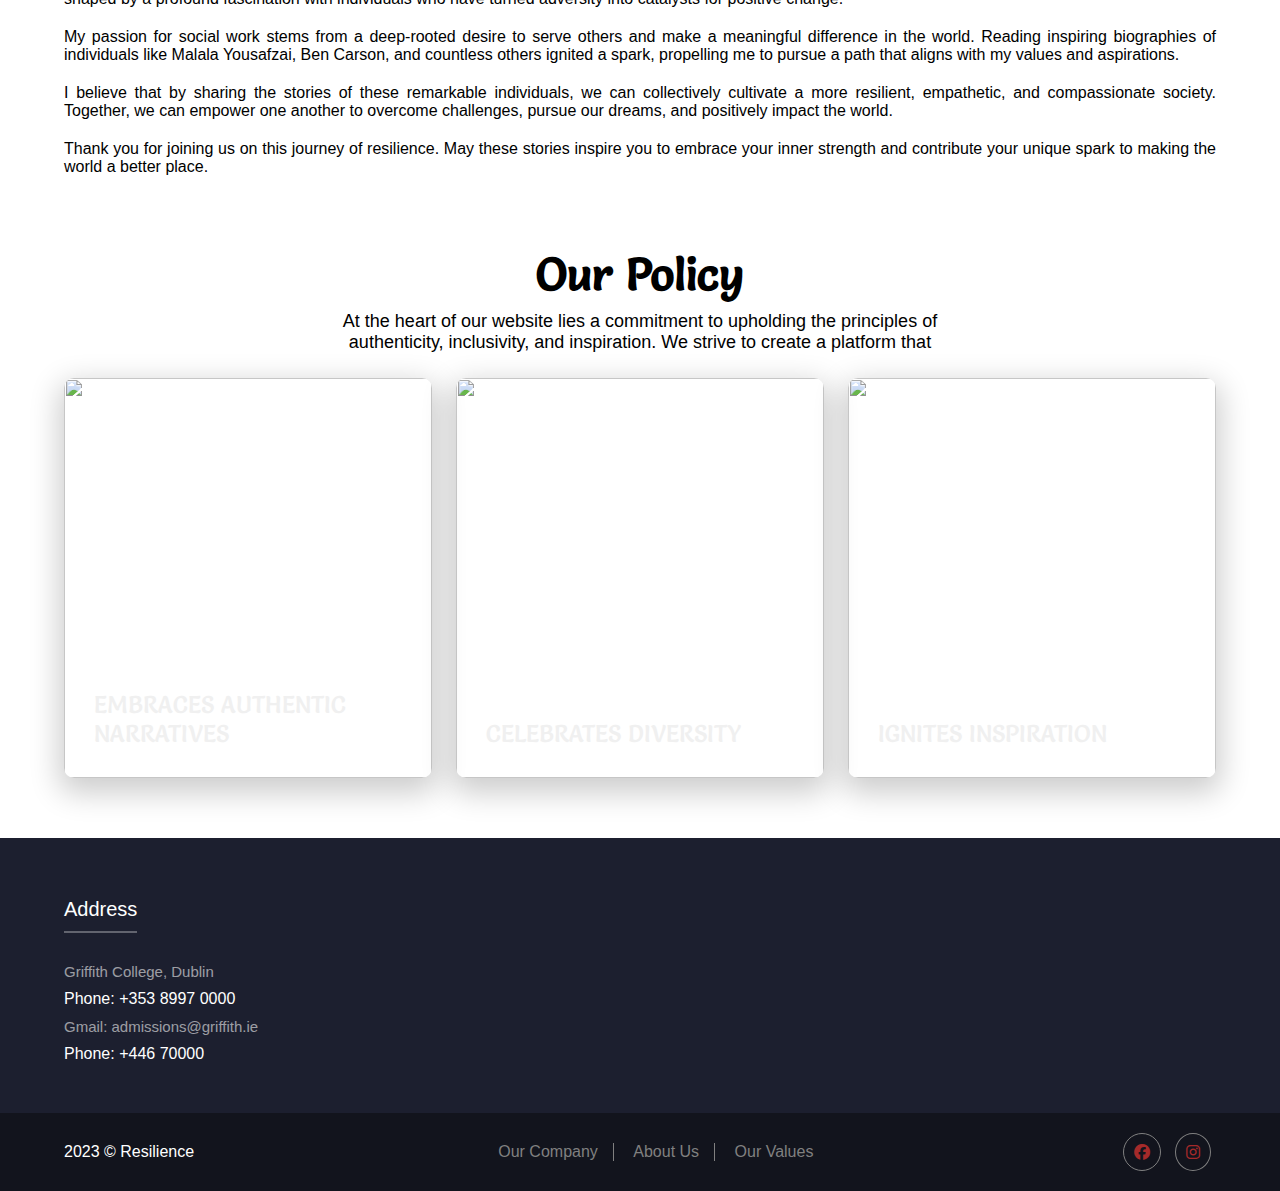
==== commit 289a8722: "Final" ====
--- a/about.html
+++ b/about.html
@@ -256,84 +256,16 @@
             <h4 class="foot-title">Address</h4>
 
             <div class="foot-content">
-              <p class="para">
-                Griffith College, Dublin
-              </p>
+              <p class="para">Griffith College, Dublin</p>
               <div class="icon">
                 <p>Phone: +353 8997 0000</p>
               </div>
             </div>
 
             <div>
-              <p class="para">
-               Gmail: admissions@griffith.ie
-              </p>
+              <p class="para">Gmail: admissions@griffith.ie</p>
               <div class="icon">
                 <p>Phone: +446 70000</p>
-              </div>
-            </div>
-          </div>
-
-          <div class="foot1">
-            <h4 class="foot-title">Recent News</h4>
-
-            <div class="foot2-content">
-              <div class="deal">
-                <a href="" class="">Want to further Your Education in Dublin?</a>
-                <p>Call: +353 8997 0000</p>
-              </div>
-
-              <div class="deal">
-                <a href="" class="">Need help on admission process?</a>
-                <p>Call: +353 8997 0000</p>
-              </div>
-            </div>
-          </div>
-
-          <div class="foot1">
-            <h4 class="foot-title">Email Us</h4>
-
-            <div class="form">
-              <form action="">
-                <input
-                  type="text"
-                  name=""
-                  id=""
-                  placeholder="Your Name"
-                  required
-                />
-                <input
-                  type="email"
-                  name=""
-                  id=""
-                  placeholder="Your Email"
-                  required
-                />
-                <textarea
-                  name=""
-                  id=""
-                  cols="20"
-                  rows="7"
-                  placeholder="Your Message"
-                  required
-                ></textarea>
-                <button type="submit">Send</button>
-              </form>
-            </div>
-          </div>
-
-          <div class="foot1">
-            <h4 class="foot-title">Gallery</h4>
-            <div class="img-flex">
-              <div class="imf">
-                <img src="assets/imgs/amala.jpg" />
-                <img src="assets/imgs/amala.jpg" />
-                <img src="assets/imgs/amala.jpg" />
-              </div>
-              <div class="imf">
-                <img src="assets/imgs/amala.jpg" />
-                <img src="assets/imgs/amala.jpg" />
-                <img src="assets/imgs/amala.jpg" />
               </div>
             </div>
           </div>
@@ -351,13 +283,13 @@
             </div>
 
             <div class="flex-down">
-              <a href="#" class="ico">
-                <i class="fa-brands fa-telegram"></i>
+              <a
+                href="https://www.facebook.com/alogbat?mibextid=ZbWKwL"
+                class="ico"
+              >
+                <i class="fa-brands fa-facebook"></i>
               </a>
-              <a href="#" class="ico">
-                <i class="fa-brands fa-twitter"></i>
-              </a>
-              <a href="#" class="ico">
+              <a href="https://www.instagram.com/alogbatoyin" class="ico">
                 <i class="fa-brands fa-instagram"></i>
               </a>
             </div>
